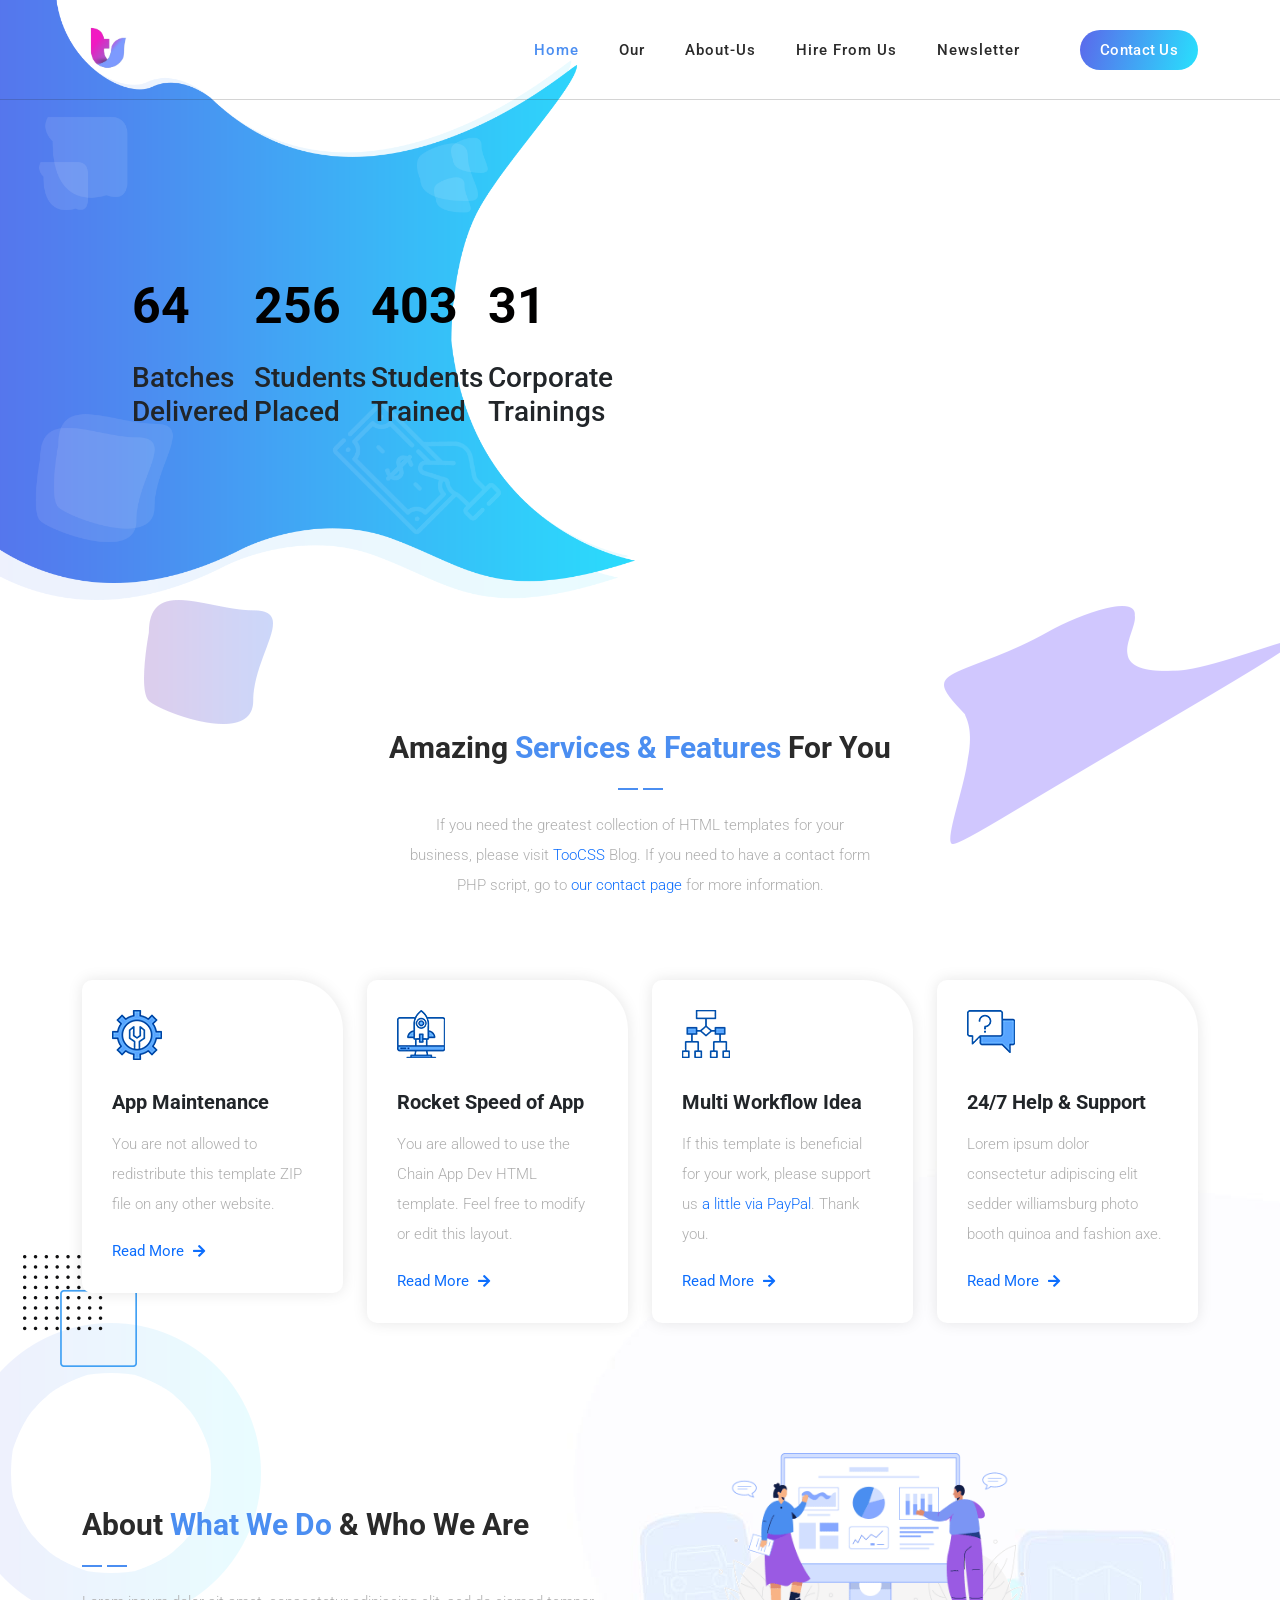
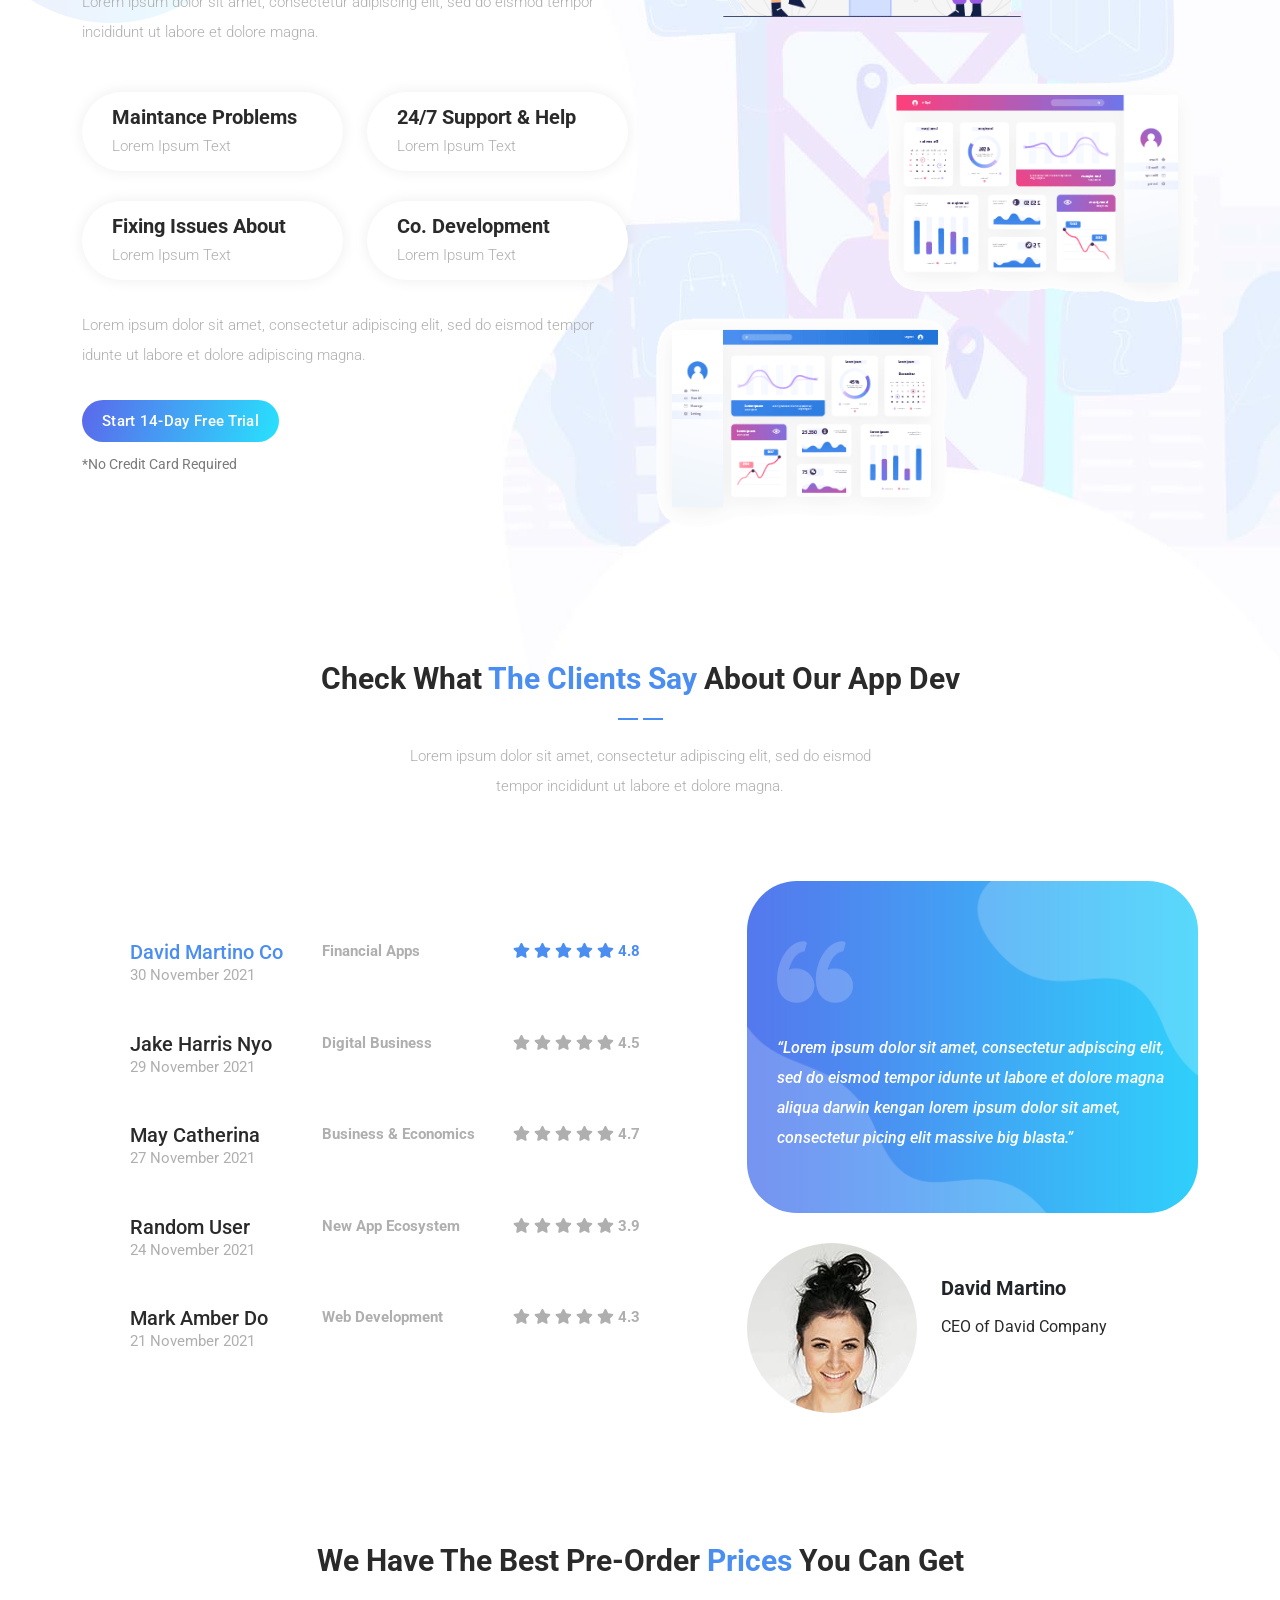
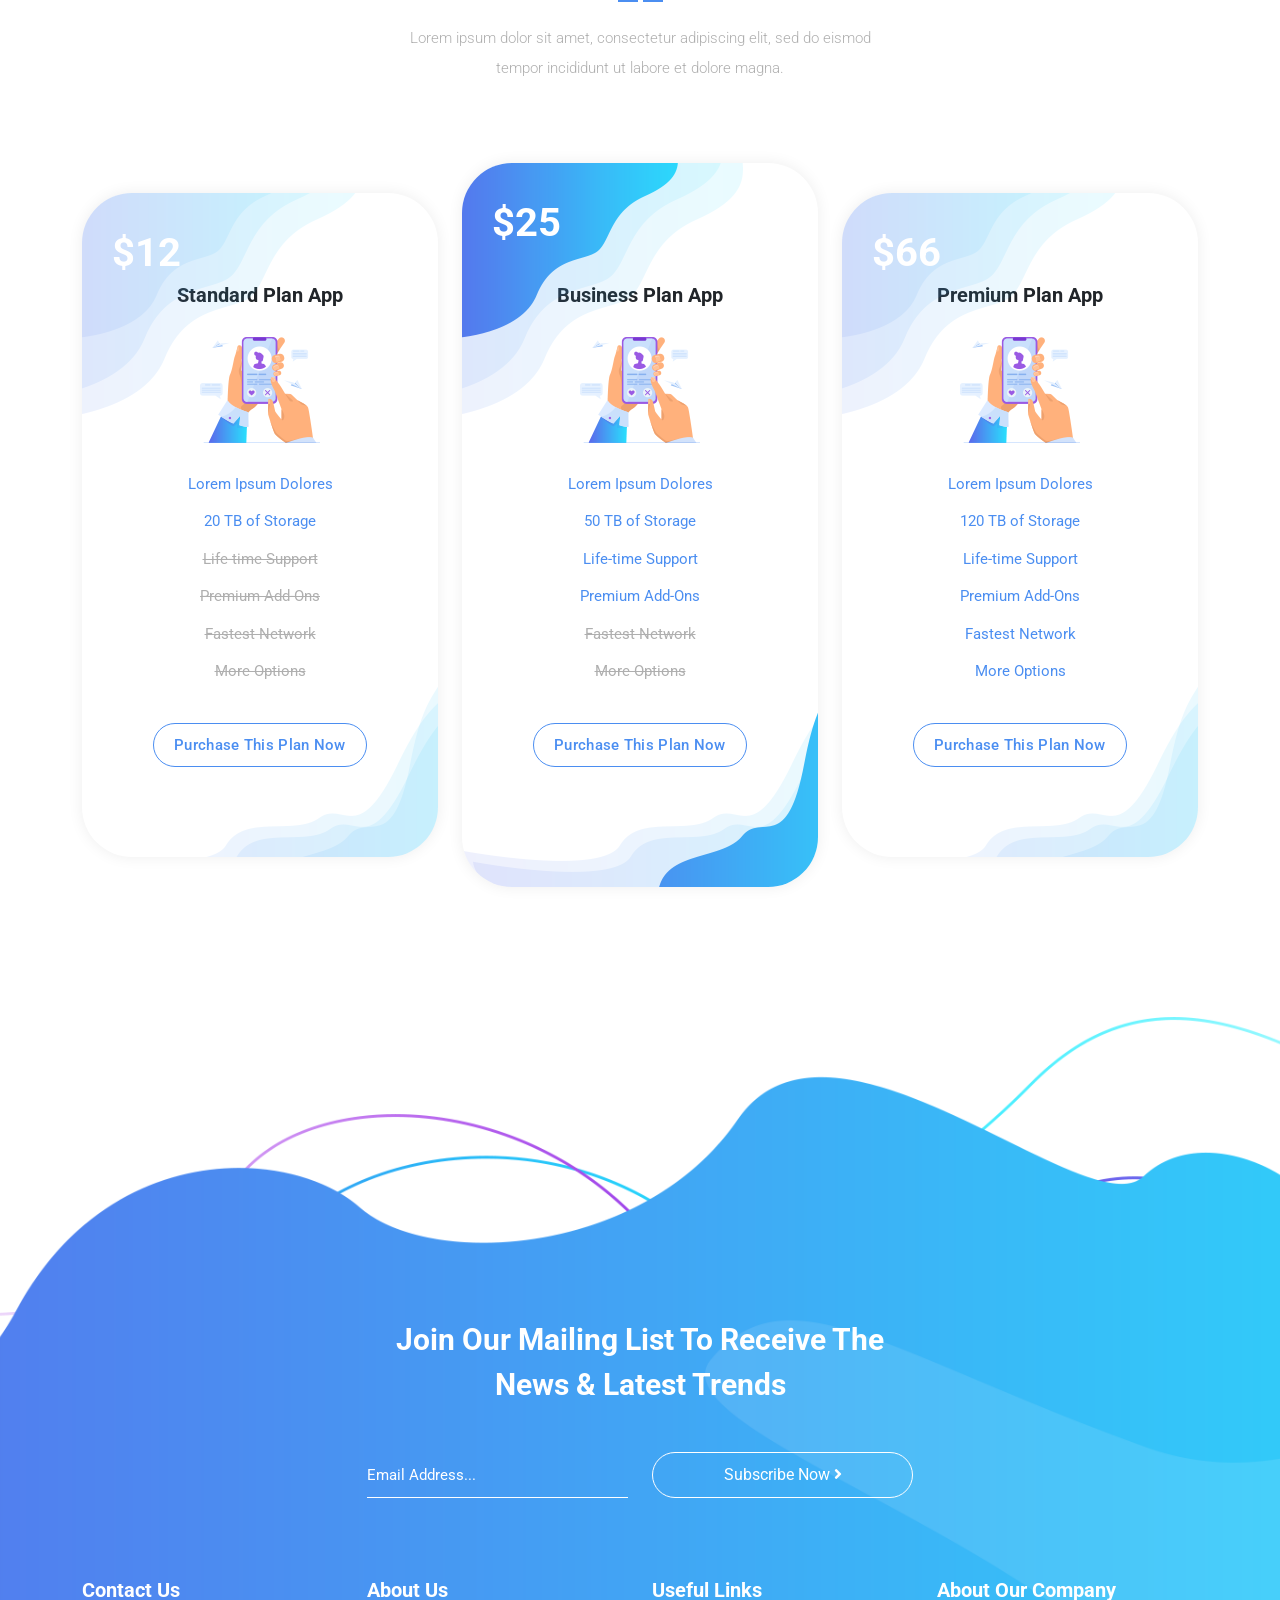
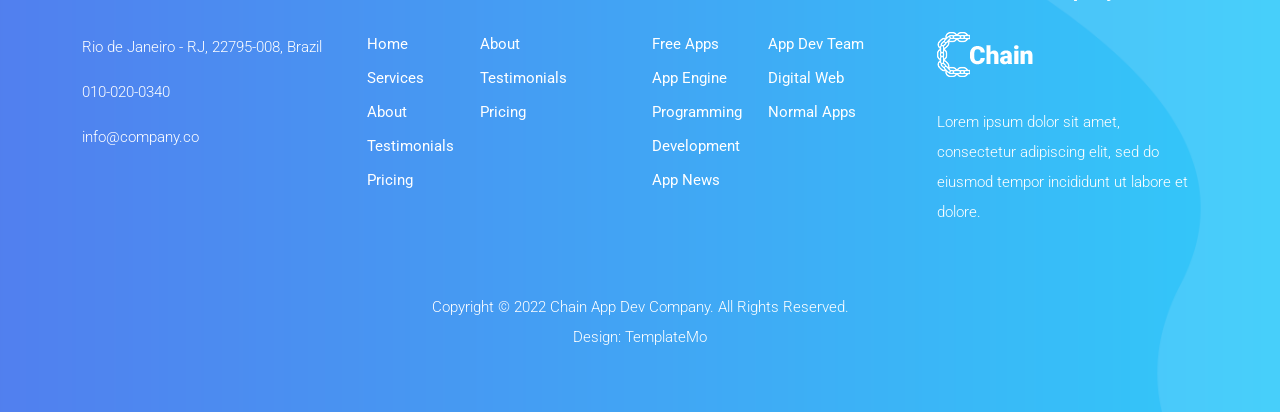
==== Testing Shastra Website/index.html @ f72bbe1b "push" ====
<!DOCTYPE html>
<html lang="en">
  <head>
    <meta charset="UTF-8" />
    <meta
      name="viewport"
      content="width=device-width, initial-scale=1, shrink-to-fit=no"
    />
    <meta name="description" content="" />
    <meta name="author" content="" />
    <link rel="preconnect" href="https://fonts.googleapis.com" />
    <link rel="preconnect" href="https://fonts.gstatic.com" crossorigin />
    <link
      href="https://fonts.googleapis.com/css2?family=Roboto:wght@100;300;400;500;700;900&display=swap"
      rel="stylesheet"
    />

    <title>Testing Shastra</title>

    <!-- Bootstrap core CSS -->
    <link href="vendor/bootstrap/css/bootstrap.min.css" rel="stylesheet" />
    <link rel="stylesheet" href="./counter/counter.css" />

    <!--

TemplateMo 570 Chain App Dev

https://templatemo.com/tm-570-chain-app-dev

-->

    <!-- Additional CSS Files -->
    <link
      rel="stylesheet"
      href="https://use.fontawesome.com/releases/v5.8.1/css/all.css"
      integrity="sha384-50oBUHEmvpQ+1lW4y57PTFmhCaXp0ML5d60M1M7uH2+nqUivzIebhndOJK28anvf"
      crossorigin="anonymous"
    />
    <link rel="stylesheet" href="assets/css/templatemo-chain-app-dev.css" />
    <link rel="stylesheet" href="assets/css/animated.css" />
    <link rel="stylesheet" href="assets/css/owl.css" />
  </head>

  <body>
    <!-- ***** Preloader Start ***** -->
    <div id="js-preloader" class="js-preloader">
      <div class="preloader-inner">
        <span class="dot"></span>
        <div class="dots">
          <span></span>
          <span></span>
          <span></span>
        </div>
      </div>
    </div>
    <!-- ***** Preloader End ***** -->

    <!-- ***** Header Area Start ***** -->
    <header
      class="header-area header-sticky wow slideInDown"
      data-wow-duration="0.75s"
      data-wow-delay="0s"
    >
      <div class="container">
        <div class="row">
          <div class="col-12">
            <nav class="main-nav">
              <!-- ***** Logo Start ***** -->
              <a href="index.html" class="logo">
                <img
                  class="logonew"
                  src="./assets/images/new ts.png"
                  alt="Chain App Dev"
                />
              </a>
              <!-- ***** Logo End ***** -->
              <!-- ***** Menu Start ***** -->
              <ul class="nav">
                <li class="scroll-to-section">
                  <a href="#top" class="active">Home</a>
                </li>
                <li class="scroll-to-section">
                  <a href="#services">Our</a>
                </li>
                <li class="scroll-to-section"><a href="#about">About-Us</a></li>
                <li class="scroll-to-section">
                  <a href="#pricing">Hire From Us</a>
                </li>
                <li class="scroll-to-section">
                  <a href="#newsletter">Newsletter</a>
                </li>
                <li>
                  <div class="gradient-button">
                    <a id="modal_trigger" href="#modal"> Contact Us</a>
                  </div>
                </li>
              </ul>
              <a class="menu-trigger">
                <span>Menu</span>
              </a>
              <!-- ***** Menu End ***** -->
            </nav>
          </div>
        </div>
      </div>
    </header>
    <!-- ***** Header Area End ***** -->

    <div id="modal" class="popupContainer" style="display: none">
      <div class="popupHeader">
        <span class="header_title">Login</span>
        <span class="modal_close"><i class="fa fa-times"></i></span>
      </div>

      <section class="popupBody">
        <!-- Social Login -->
        <div class="social_login">
          <div class="">
            <a href="#" class="social_box fb">
              <span class="icon"><i class="fab fa-facebook"></i></span>
              <span class="icon_title">Connect with Facebook</span>
            </a>

            <a href="#" class="social_box google">
              <span class="icon"><i class="fab fa-google-plus"></i></span>
              <span class="icon_title">Connect with Google</span>
            </a>
          </div>

          <div class="centeredText">
            <span>Or use your Email address</span>
          </div>

          <div class="action_btns">
            <div class="one_half">
              <a href="#" id="login_form" class="btn">Login</a>
            </div>
            <div class="one_half last">
              <a href="#" id="register_form" class="btn">Sign up</a>
            </div>
          </div>
        </div>

        <!-- Username & Password Login form -->
        <div class="user_login">
          <form>
            <label>Email / Username</label>
            <input type="text" />
            <br />

            <label>Password</label>
            <input type="password" />
            <br />

            <div class="checkbox">
              <input id="remember" type="checkbox" />
              <label for="remember">Remember me on this computer</label>
            </div>

            <div class="action_btns">
              <div class="one_half">
                <a href="#" class="btn back_btn"
                  ><i class="fa fa-angle-double-left"></i> Back</a
                >
              </div>
              <div class="one_half last">
                <a href="#" class="btn btn_red">Login</a>
              </div>
            </div>
          </form>

          <a href="#" class="forgot_password">Forgot password?</a>
        </div>

        <!-- Register Form -->
        <div class="user_register">
          <form>
            <label>Full Name</label>
            <input type="text" />
            <br />

            <label>Email Address</label>
            <input type="email" />
            <br />

            <label>Password</label>
            <input type="password" />
            <br />

            <div class="checkbox">
              <input id="send_updates" type="checkbox" />
              <label for="send_updates">Send me occasional email updates</label>
            </div>

            <div class="action_btns">
              <div class="one_half">
                <a href="#" class="btn back_btn"
                  ><i class="fa fa-angle-double-left"></i> Back</a
                >
              </div>
              <div class="one_half last">
                <a href="#" class="btn btn_red">Register</a>
              </div>
            </div>
          </form>
        </div>
      </section>
    </div>

    <div
      class="main-banner wow fadeIn"
      id="top"
      data-wow-duration="1s"
      data-wow-delay="0.5s"
    >
      <div class="container">
        <div class="row">
          <div class="col-lg-12">
            <div class="row">
              <div class="col-lg-6 align-self-center">
                <div
                  class="left-content show-up header-text wow fadeInLeft"
                  data-wow-duration="1s"
                  data-wow-delay="1s"
                >
                  <!-- <div class="row"> -->
                  <div class="content">
                    <div>
                      <h2 class="value" akhi="204"></h2>
                      <h3>
                        Batches<br />
                        Delivered
                      </h3>
                    </div>
                    <div>
                      <h2 class="value" akhi="1557"></h2>
                      <h3>
                        Students<br />
                        Placed
                      </h3>
                    </div>
                    <div>
                      <h2 class="value" akhi="2564"></h2>
                      <h3>
                        Students<br />
                        Trained
                      </h3>
                    </div>
                    <div>
                      <h2 class="value" akhi="52"></h2>
                      <h3>
                        Corporate<br />
                        Trainings
                      </h3>
                    </div>
                  </div>
                  <!-- </div> -->
                </div>
              </div>
            </div>
          </div>
        </div>
      </div>
    </div>

    <div id="services" class="services section">
      <div class="container">
        <div class="row">
          <div class="col-lg-8 offset-lg-2">
            <div
              class="section-heading wow fadeInDown"
              data-wow-duration="1s"
              data-wow-delay="0.5s"
            >
              <h4>Amazing <em>Services &amp; Features</em> for you</h4>
              <img src="assets/images/heading-line-dec.png" alt="" />
              <p>
                If you need the greatest collection of HTML templates for your
                business, please visit
                <a rel="nofollow" href="https://www.toocss.com/" target="_blank"
                  >TooCSS</a
                >
                Blog. If you need to have a contact form PHP script, go to
                <a href="https://templatemo.com/contact" target="_parent"
                  >our contact page</a
                >
                for more information.
              </p>
            </div>
          </div>
        </div>
      </div>
      <div class="container">
        <div class="row">
          <div class="col-lg-3">
            <div class="service-item first-service">
              <div class="icon"></div>
              <h4>App Maintenance</h4>
              <p>
                You are not allowed to redistribute this template ZIP file on
                any other website.
              </p>
              <div class="text-button">
                <a href="#">Read More <i class="fa fa-arrow-right"></i></a>
              </div>
            </div>
          </div>
          <div class="col-lg-3">
            <div class="service-item second-service">
              <div class="icon"></div>
              <h4>Rocket Speed of App</h4>
              <p>
                You are allowed to use the Chain App Dev HTML template. Feel
                free to modify or edit this layout.
              </p>
              <div class="text-button">
                <a href="#">Read More <i class="fa fa-arrow-right"></i></a>
              </div>
            </div>
          </div>
          <div class="col-lg-3">
            <div class="service-item third-service">
              <div class="icon"></div>
              <h4>Multi Workflow Idea</h4>
              <p>
                If this template is beneficial for your work, please support us
                <a
                  rel="nofollow"
                  href="https://paypal.me/templatemo"
                  target="_blank"
                  >a little via PayPal</a
                >. Thank you.
              </p>
              <div class="text-button">
                <a href="#">Read More <i class="fa fa-arrow-right"></i></a>
              </div>
            </div>
          </div>
          <div class="col-lg-3">
            <div class="service-item fourth-service">
              <div class="icon"></div>
              <h4>24/7 Help &amp; Support</h4>
              <p>
                Lorem ipsum dolor consectetur adipiscing elit sedder
                williamsburg photo booth quinoa and fashion axe.
              </p>
              <div class="text-button">
                <a href="#">Read More <i class="fa fa-arrow-right"></i></a>
              </div>
            </div>
          </div>
        </div>
      </div>
    </div>

    <div id="about" class="about-us section">
      <div class="container">
        <div class="row">
          <div class="col-lg-6 align-self-center">
            <div class="section-heading">
              <h4>About <em>What We Do</em> &amp; Who We Are</h4>
              <img src="assets/images/heading-line-dec.png" alt="" />
              <p>
                Lorem ipsum dolor sit amet, consectetur adipiscing elit, sed do
                eismod tempor incididunt ut labore et dolore magna.
              </p>
            </div>
            <div class="row">
              <div class="col-lg-6">
                <div class="box-item">
                  <h4><a href="#">Maintance Problems</a></h4>
                  <p>Lorem Ipsum Text</p>
                </div>
              </div>
              <div class="col-lg-6">
                <div class="box-item">
                  <h4><a href="#">24/7 Support &amp; Help</a></h4>
                  <p>Lorem Ipsum Text</p>
                </div>
              </div>
              <div class="col-lg-6">
                <div class="box-item">
                  <h4><a href="#">Fixing Issues About</a></h4>
                  <p>Lorem Ipsum Text</p>
                </div>
              </div>
              <div class="col-lg-6">
                <div class="box-item">
                  <h4><a href="#">Co. Development</a></h4>
                  <p>Lorem Ipsum Text</p>
                </div>
              </div>
              <div class="col-lg-12">
                <p>
                  Lorem ipsum dolor sit amet, consectetur adipiscing elit, sed
                  do eismod tempor idunte ut labore et dolore adipiscing magna.
                </p>
                <div class="gradient-button">
                  <a href="#">Start 14-Day Free Trial</a>
                </div>
                <span>*No Credit Card Required</span>
              </div>
            </div>
          </div>
          <div class="col-lg-6">
            <div class="right-image">
              <img src="assets/images/about-right-dec.png" alt="" />
            </div>
          </div>
        </div>
      </div>
    </div>

    <div id="clients" class="the-clients">
      <div class="container">
        <div class="row">
          <div class="col-lg-8 offset-lg-2">
            <div class="section-heading">
              <h4>Check What <em>The Clients Say</em> About Our App Dev</h4>
              <img src="assets/images/heading-line-dec.png" alt="" />
              <p>
                Lorem ipsum dolor sit amet, consectetur adipiscing elit, sed do
                eismod tempor incididunt ut labore et dolore magna.
              </p>
            </div>
          </div>
          <div class="col-lg-12">
            <div class="naccs">
              <div class="grid">
                <div class="row">
                  <div class="col-lg-7 align-self-center">
                    <div class="menu">
                      <div class="first-thumb active">
                        <div class="thumb">
                          <div class="row">
                            <div class="col-lg-4 col-sm-4 col-12">
                              <h4>David Martino Co</h4>
                              <span class="date">30 November 2021</span>
                            </div>
                            <div class="col-lg-4 col-sm-4 d-none d-sm-block">
                              <span class="category">Financial Apps</span>
                            </div>
                            <div class="col-lg-4 col-sm-4 col-12">
                              <i class="fa fa-star"></i>
                              <i class="fa fa-star"></i>
                              <i class="fa fa-star"></i>
                              <i class="fa fa-star"></i>
                              <i class="fa fa-star"></i>
                              <span class="rating">4.8</span>
                            </div>
                          </div>
                        </div>
                      </div>
                      <div>
                        <div class="thumb">
                          <div class="row">
                            <div class="col-lg-4 col-sm-4 col-12">
                              <h4>Jake Harris Nyo</h4>
                              <span class="date">29 November 2021</span>
                            </div>
                            <div class="col-lg-4 col-sm-4 d-none d-sm-block">
                              <span class="category">Digital Business</span>
                            </div>
                            <div class="col-lg-4 col-sm-4 col-12">
                              <i class="fa fa-star"></i>
                              <i class="fa fa-star"></i>
                              <i class="fa fa-star"></i>
                              <i class="fa fa-star"></i>
                              <i class="fa fa-star"></i>
                              <span class="rating">4.5</span>
                            </div>
                          </div>
                        </div>
                      </div>
                      <div>
                        <div class="thumb">
                          <div class="row">
                            <div class="col-lg-4 col-sm-4 col-12">
                              <h4>May Catherina</h4>
                              <span class="date">27 November 2021</span>
                            </div>
                            <div class="col-lg-4 col-sm-4 d-none d-sm-block">
                              <span class="category"
                                >Business &amp; Economics</span
                              >
                            </div>
                            <div class="col-lg-4 col-sm-4 col-12">
                              <i class="fa fa-star"></i>
                              <i class="fa fa-star"></i>
                              <i class="fa fa-star"></i>
                              <i class="fa fa-star"></i>
                              <i class="fa fa-star"></i>
                              <span class="rating">4.7</span>
                            </div>
                          </div>
                        </div>
                      </div>
                      <div>
                        <div class="thumb">
                          <div class="row">
                            <div class="col-lg-4 col-sm-4 col-12">
                              <h4>Random User</h4>
                              <span class="date">24 November 2021</span>
                            </div>
                            <div class="col-lg-4 col-sm-4 d-none d-sm-block">
                              <span class="category">New App Ecosystem</span>
                            </div>
                            <div class="col-lg-4 col-sm-4 col-12">
                              <i class="fa fa-star"></i>
                              <i class="fa fa-star"></i>
                              <i class="fa fa-star"></i>
                              <i class="fa fa-star"></i>
                              <i class="fa fa-star"></i>
                              <span class="rating">3.9</span>
                            </div>
                          </div>
                        </div>
                      </div>
                      <div class="last-thumb">
                        <div class="thumb">
                          <div class="row">
                            <div class="col-lg-4 col-sm-4 col-12">
                              <h4>Mark Amber Do</h4>
                              <span class="date">21 November 2021</span>
                            </div>
                            <div class="col-lg-4 col-sm-4 d-none d-sm-block">
                              <span class="category">Web Development</span>
                            </div>
                            <div class="col-lg-4 col-sm-4 col-12">
                              <i class="fa fa-star"></i>
                              <i class="fa fa-star"></i>
                              <i class="fa fa-star"></i>
                              <i class="fa fa-star"></i>
                              <i class="fa fa-star"></i>
                              <span class="rating">4.3</span>
                            </div>
                          </div>
                        </div>
                      </div>
                    </div>
                  </div>
                  <div class="col-lg-5">
                    <ul class="nacc">
                      <li class="active">
                        <div>
                          <div class="thumb">
                            <div class="row">
                              <div class="col-lg-12">
                                <div class="client-content">
                                  <img src="assets/images/quote.png" alt="" />
                                  <p>
                                    “Lorem ipsum dolor sit amet, consectetur
                                    adpiscing elit, sed do eismod tempor idunte
                                    ut labore et dolore magna aliqua darwin
                                    kengan lorem ipsum dolor sit amet,
                                    consectetur picing elit massive big blasta.”
                                  </p>
                                </div>
                                <div class="down-content">
                                  <img
                                    src="assets/images/client-image.jpg"
                                    alt=""
                                  />
                                  <div class="right-content">
                                    <h4>David Martino</h4>
                                    <span>CEO of David Company</span>
                                  </div>
                                </div>
                              </div>
                            </div>
                          </div>
                        </div>
                      </li>
                      <li>
                        <div>
                          <div class="thumb">
                            <div class="row">
                              <div class="col-lg-12">
                                <div class="client-content">
                                  <img src="assets/images/quote.png" alt="" />
                                  <p>
                                    “CTO, Lorem ipsum dolor sit amet,
                                    consectetur adpiscing elit, sed do eismod
                                    tempor idunte ut labore et dolore magna
                                    aliqua darwin kengan lorem ipsum dolor sit
                                    amet, consectetur picing elit massive big
                                    blasta.”
                                  </p>
                                </div>
                                <div class="down-content">
                                  <img
                                    src="assets/images/client-image.jpg"
                                    alt=""
                                  />
                                  <div class="right-content">
                                    <h4>Jake H. Nyo</h4>
                                    <span>CTO of Digital Company</span>
                                  </div>
                                </div>
                              </div>
                            </div>
                          </div>
                        </div>
                      </li>
                      <li>
                        <div>
                          <div class="thumb">
                            <div class="row">
                              <div class="col-lg-12">
                                <div class="client-content">
                                  <img src="assets/images/quote.png" alt="" />
                                  <p>
                                    “May, Lorem ipsum dolor sit amet,
                                    consectetur adpiscing elit, sed do eismod
                                    tempor idunte ut labore et dolore magna
                                    aliqua darwin kengan lorem ipsum dolor sit
                                    amet, consectetur picing elit massive big
                                    blasta.”
                                  </p>
                                </div>
                                <div class="down-content">
                                  <img
                                    src="assets/images/client-image.jpg"
                                    alt=""
                                  />
                                  <div class="right-content">
                                    <h4>May C.</h4>
                                    <span>Founder of Catherina Co.</span>
                                  </div>
                                </div>
                              </div>
                            </div>
                          </div>
                        </div>
                      </li>
                      <li>
                        <div>
                          <div class="thumb">
                            <div class="row">
                              <div class="col-lg-12">
                                <div class="client-content">
                                  <img src="assets/images/quote.png" alt="" />
                                  <p>
                                    “Lorem ipsum dolor sit amet, consectetur
                                    adpiscing elit, sed do eismod tempor idunte
                                    ut labore et dolore magna aliqua darwin
                                    kengan lorem ipsum dolor sit amet,
                                    consectetur picing elit massive big blasta.”
                                  </p>
                                </div>
                                <div class="down-content">
                                  <img
                                    src="assets/images/client-image.jpg"
                                    alt=""
                                  />
                                  <div class="right-content">
                                    <h4>Random Staff</h4>
                                    <span>Manager, Digital Company</span>
                                  </div>
                                </div>
                              </div>
                            </div>
                          </div>
                        </div>
                      </li>
                      <li>
                        <div>
                          <div class="thumb">
                            <div class="row">
                              <div class="col-lg-12">
                                <div class="client-content">
                                  <img src="assets/images/quote.png" alt="" />
                                  <p>
                                    “Mark, Lorem ipsum dolor sit amet,
                                    consectetur adpiscing elit, sed do eismod
                                    tempor idunte ut labore et dolore magna
                                    aliqua darwin kengan lorem ipsum dolor sit
                                    amet, consectetur picing elit massive big
                                    blasta.”
                                  </p>
                                </div>
                                <div class="down-content">
                                  <img
                                    src="assets/images/client-image.jpg"
                                    alt=""
                                  />
                                  <div class="right-content">
                                    <h4>Mark Am</h4>
                                    <span>CTO, Amber Do Company</span>
                                  </div>
                                </div>
                              </div>
                            </div>
                          </div>
                        </div>
                      </li>
                    </ul>
                  </div>
                </div>
              </div>
            </div>
          </div>
        </div>
      </div>
    </div>

    <div id="pricing" class="pricing-tables">
      <div class="container">
        <div class="row">
          <div class="col-lg-8 offset-lg-2">
            <div class="section-heading">
              <h4>We Have The Best Pre-Order <em>Prices</em> You Can Get</h4>
              <img src="assets/images/heading-line-dec.png" alt="" />
              <p>
                Lorem ipsum dolor sit amet, consectetur adipiscing elit, sed do
                eismod tempor incididunt ut labore et dolore magna.
              </p>
            </div>
          </div>
          <div class="col-lg-4">
            <div class="pricing-item-regular">
              <span class="price">$12</span>
              <h4>Standard Plan App</h4>
              <div class="icon">
                <img src="assets/images/pricing-table-01.png" alt="" />
              </div>
              <ul>
                <li>Lorem Ipsum Dolores</li>
                <li>20 TB of Storage</li>
                <li class="non-function">Life-time Support</li>
                <li class="non-function">Premium Add-Ons</li>
                <li class="non-function">Fastest Network</li>
                <li class="non-function">More Options</li>
              </ul>
              <div class="border-button">
                <a href="#">Purchase This Plan Now</a>
              </div>
            </div>
          </div>
          <div class="col-lg-4">
            <div class="pricing-item-pro">
              <span class="price">$25</span>
              <h4>Business Plan App</h4>
              <div class="icon">
                <img src="assets/images/pricing-table-01.png" alt="" />
              </div>
              <ul>
                <li>Lorem Ipsum Dolores</li>
                <li>50 TB of Storage</li>
                <li>Life-time Support</li>
                <li>Premium Add-Ons</li>
                <li class="non-function">Fastest Network</li>
                <li class="non-function">More Options</li>
              </ul>
              <div class="border-button">
                <a href="#">Purchase This Plan Now</a>
              </div>
            </div>
          </div>
          <div class="col-lg-4">
            <div class="pricing-item-regular">
              <span class="price">$66</span>
              <h4>Premium Plan App</h4>
              <div class="icon">
                <img src="assets/images/pricing-table-01.png" alt="" />
              </div>
              <ul>
                <li>Lorem Ipsum Dolores</li>
                <li>120 TB of Storage</li>
                <li>Life-time Support</li>
                <li>Premium Add-Ons</li>
                <li>Fastest Network</li>
                <li>More Options</li>
              </ul>
              <div class="border-button">
                <a href="#">Purchase This Plan Now</a>
              </div>
            </div>
          </div>
        </div>
      </div>
    </div>

    <footer id="newsletter">
      <div class="container">
        <div class="row">
          <div class="col-lg-8 offset-lg-2">
            <div class="section-heading">
              <h4>
                Join our mailing list to receive the news &amp; latest trends
              </h4>
            </div>
          </div>
          <div class="col-lg-6 offset-lg-3">
            <form id="search" action="#" method="GET">
              <div class="row">
                <div class="col-lg-6 col-sm-6">
                  <fieldset>
                    <input
                      type="address"
                      name="address"
                      class="email"
                      placeholder="Email Address..."
                      autocomplete="on"
                      required
                    />
                  </fieldset>
                </div>
                <div class="col-lg-6 col-sm-6">
                  <fieldset>
                    <button type="submit" class="main-button">
                      Subscribe Now <i class="fa fa-angle-right"></i>
                    </button>
                  </fieldset>
                </div>
              </div>
            </form>
          </div>
        </div>
        <div class="row">
          <div class="col-lg-3">
            <div class="footer-widget">
              <h4>Contact Us</h4>
              <p>Rio de Janeiro - RJ, 22795-008, Brazil</p>
              <p><a href="#">010-020-0340</a></p>
              <p><a href="#">info@company.co</a></p>
            </div>
          </div>
          <div class="col-lg-3">
            <div class="footer-widget">
              <h4>About Us</h4>
              <ul>
                <li><a href="#">Home</a></li>
                <li><a href="#">Services</a></li>
                <li><a href="#">About</a></li>
                <li><a href="#">Testimonials</a></li>
                <li><a href="#">Pricing</a></li>
              </ul>
              <ul>
                <li><a href="#">About</a></li>
                <li><a href="#">Testimonials</a></li>
                <li><a href="#">Pricing</a></li>
              </ul>
            </div>
          </div>
          <div class="col-lg-3">
            <div class="footer-widget">
              <h4>Useful Links</h4>
              <ul>
                <li><a href="#">Free Apps</a></li>
                <li><a href="#">App Engine</a></li>
                <li><a href="#">Programming</a></li>
                <li><a href="#">Development</a></li>
                <li><a href="#">App News</a></li>
              </ul>
              <ul>
                <li><a href="#">App Dev Team</a></li>
                <li><a href="#">Digital Web</a></li>
                <li><a href="#">Normal Apps</a></li>
              </ul>
            </div>
          </div>
          <div class="col-lg-3">
            <div class="footer-widget">
              <h4>About Our Company</h4>
              <div class="logo">
                <img src="assets/images/white-logo.png" alt="" />
              </div>
              <p>
                Lorem ipsum dolor sit amet, consectetur adipiscing elit, sed do
                eiusmod tempor incididunt ut labore et dolore.
              </p>
            </div>
          </div>
          <div class="col-lg-12">
            <div class="copyright-text">
              <p>
                Copyright © 2022 Chain App Dev Company. All Rights Reserved.
                <br />Design:
                <a
                  href="https://templatemo.com/"
                  target="_blank"
                  title="css templates"
                  >TemplateMo</a
                >
              </p>
            </div>
          </div>
        </div>
      </div>
    </footer>

    <!-- Scripts -->
    <script src="vendor/jquery/jquery.min.js"></script>
    <script src="vendor/bootstrap/js/bootstrap.bundle.min.js"></script>
    <script src="assets/js/owl-carousel.js"></script>
    <script src="assets/js/animation.js"></script>
    <script src="assets/js/imagesloaded.js"></script>
    <script src="assets/js/popup.js"></script>
    <script src="assets/js/custom.js"></script>
    <script src="./counter/counter.js"></script>
    <script>
      const counters = document.querySelectorAll(".value");
      const speed = 200;

      counters.forEach((counter) => {
        const animate = () => {
          const value = +counter.getAttribute("akhi");
          const data = +counter.innerText;

          const time = value / speed;
          if (data < value) {
            counter.innerText = Math.ceil(data + time);
            setTimeout(animate, 1);
          } else {
            counter.innerText = value;
          }
        };

        animate();
      });
    </script>
  </body>
</html>
---- Testing Shastra Website/counter/counter.css ----
* {
  padding: 0;
  margin: 0;
}
.content {
  display: flex;
  justify-content: space-between;
  align-items: center;
  /* background: #c0bcbc; */
  height: 200px;
  width: 100%;
}

.value {
  font-size: 50px;
  display: block;
  font-weight: bold;
  color: #010000;
}
.logonew {
  height: 70px;
}
---- Testing Shastra Website/assets/css/templatemo-chain-app-dev.css ----
/*

TemplateMo 570 Chain App Dev

https://templatemo.com/tm-570-chain-app-dev

*/

/* ---------------------------------------------
Table of contents
------------------------------------------------
01. font & reset css
02. reset
03. global styles
04. header
05. banner
06. features
07. testimonials
08. contact
09. footer
10. preloader
11. search
12. portfolio

--------------------------------------------- */
/* 
---------------------------------------------
font & reset css
--------------------------------------------- 
*/
/* 
---------------------------------------------
reset
--------------------------------------------- 
*/
html,
body,
div,
span,
applet,
object,
iframe,
h1,
h2,
h3,
h4,
h5,
h6,
p,
blockquote,
div pre,
a,
abbr,
acronym,
address,
big,
cite,
code,
del,
dfn,
em,
font,
img,
ins,
kbd,
q,
s,
samp,
small,
strike,
strong,
sub,
sup,
tt,
var,
b,
u,
i,
center,
dl,
dt,
dd,
ol,
ul,
li,
figure,
header,
nav,
section,
article,
aside,
footer,
figcaption {
  margin: 0;
  padding: 0;
  border: 0;
  outline: 0;
}

/* clear fix */
.grid:after {
  content: "";
  display: block;
  clear: both;
}

/* ---- .grid-item ---- */

.grid-sizer,
.grid-item {
  width: 50%;
}

.grid-item {
  float: left;
}

.grid-item img {
  display: block;
  max-width: 100%;
}

.clearfix:after {
  content: ".";
  display: block;
  clear: both;
  visibility: hidden;
  line-height: 0;
  height: 0;
}

.clearfix {
  display: inline-block;
}

html[xmlns] .clearfix {
  display: block;
}

* html .clearfix {
  height: 1%;
}

ul,
li {
  padding: 0;
  margin: 0;
  list-style: none;
}

header,
nav,
section,
article,
aside,
footer,
hgroup {
  display: block;
}

* {
  box-sizing: border-box;
}

html,
body {
  font-family: "Roboto", sans-serif;
  font-weight: 400;
  background-color: #fff;
  -ms-text-size-adjust: 100%;
  -webkit-font-smoothing: antialiased;
  -moz-osx-font-smoothing: grayscale;
}

a {
  text-decoration: none !important;
}

h1,
h2,
h3,
h4,
h5,
h6 {
  margin-top: 0px;
  margin-bottom: 0px;
}

ul {
  margin-bottom: 0px;
}

p {
  font-size: 15px;
  line-height: 30px;
  font-weight: 300;
  color: #afafaf;
}

img {
  width: 100%;
  overflow: hidden;
}

/* 
---------------------------------------------
global styles
--------------------------------------------- 
*/
html,
body {
  background: #fff;
  font-family: "Roboto", sans-serif;
}

::selection {
  background: #4b8ef1;
  color: #fff !important;
}

::-moz-selection {
  background: #4b8ef1;
  color: #fff !important;
}

@media (max-width: 991px) {
  html,
  body {
    overflow-x: hidden;
  }
  .mobile-top-fix {
    margin-top: 30px;
    margin-bottom: 0px;
  }
  .mobile-bottom-fix {
    margin-bottom: 30px;
  }
  .mobile-bottom-fix-big {
    margin-bottom: 60px;
  }
}

.section-heading {
  position: relative;
  z-index: 2;
}

.section-heading h4 {
  color: #2a2a2a;
  font-size: 30px;
  font-weight: 700;
  text-transform: capitalize;
  margin-bottom: 10px;
}

.section-heading h4 em {
  font-style: normal;
  color: #4b8ef1;
}

.section-heading img {
  width: 45px;
  height: 2px;
}

.section-heading p {
  margin-top: 10px;
}

.show-up {
  position: relative;
  z-index: 2;
}

.white-button a {
  display: inline-block !important;
  padding: 10px 20px !important;
  color: #4b8ef1 !important;
  text-transform: capitalize;
  font-size: 15px;
  background-color: #fff;
  border-radius: 23px;
  font-weight: 500 !important;
  letter-spacing: 0.3px !important;
  transition: all 0.5s;
}

.white-button a i {
  margin-left: 5px;
  font-size: 18px;
}

.white-button a:hover {
  background-color: #4b8ef1;
  color: #fff !important;
}

.text-button a {
  font-size: 15px;
}

.text-button a i {
  margin-left: 5px;
  font-size: 14px;
  transition: all 0.3s;
}

.text-button a:hover i {
  margin-left: 8px;
}

.gradient-button a {
  display: inline-block !important;
  padding: 10px 20px !important;
  color: #fff !important;
  text-transform: capitalize;
  font-size: 15px;
  background: rgb(19, 175, 240);
  background: linear-gradient(
    105deg,
    rgba(91, 104, 235, 1) 0%,
    rgba(40, 225, 253, 1) 100%
  );
  border-radius: 23px;
  font-weight: 500 !important;
  letter-spacing: 0.3px !important;
  transition: all 0.5s;
}

.gradient-button a:hover {
  color: #fff !important;
  background: rgb(19, 175, 240);
  background: linear-gradient(
    105deg,
    rgba(91, 104, 235, 1) 0%,
    rgba(40, 225, 253, 1) 100%
  );
}

.border-button a {
  display: inline-block !important;
  padding: 10px 20px !important;
  color: #4b8ef1 !important;
  border: 1px solid #4b8ef1;
  text-transform: capitalize;
  font-size: 15px;
  display: inline-block;
  background-color: #fff;
  border-radius: 23px;
  font-weight: 500 !important;
  letter-spacing: 0.3px !important;
  transition: all 0.5s;
}

.border-button a:hover {
  background-color: #4b8ef1;
  color: #fff !important;
}

/* 
---------------------------------------------
header
--------------------------------------------- 
*/

.background-header {
  background-color: #fff !important;
  height: 80px !important;
  border-bottom: none !important;
  position: fixed !important;
  top: 0px;
  left: 0px;
  right: 0px;
  box-shadow: 0px 5px 8px rgba(0, 0, 0, 0.03);
}

.background-header .logo,
.background-header .main-nav .nav li a {
  color: #fff;
}

.background-header .main-nav .nav li:hover a {
  color: #4b8ef1;
}

.background-header .nav li a.active {
  position: relative;
  color: #fff;
}

.background-header .nav li a.active:after {
  position: absolute;
  width: 100%;
  height: 1px;
  background-color: #4b8ef1;
  content: "";
  left: 50%;
  bottom: -20px;
  transform: translateX(-50%);
}

.background-header .nav li:last-child a.active:after {
  background-color: transparent;
}

.header-area {
  background-color: transparent;
  border-bottom: 1px solid rgba(42, 42, 42, 0.2);
  position: absolute;
  left: 0px;
  right: 0px;
  z-index: 100;
  height: 100px;
  -webkit-transition: all 0.5s ease 0s;
  -moz-transition: all 0.5s ease 0s;
  -o-transition: all 0.5s ease 0s;
  transition: all 0.5s ease 0s;
}

.header-area .main-nav {
  min-height: 80px;
  background: transparent;
}

.header-area .main-nav .logo {
  float: left;
  -webkit-transition: all 0.3s ease 0s;
  -moz-transition: all 0.3s ease 0s;
  -o-transition: all 0.3s ease 0s;
  transition: all 0.3s ease 0s;
}

.header-area .main-nav .logo {
  line-height: 100px;
  float: left;
  -webkit-transition: all 0.3s ease 0s;
  -moz-transition: all 0.3s ease 0s;
  -o-transition: all 0.3s ease 0s;
  transition: all 0.3s ease 0s;
}

.background-header .main-nav .logo {
  line-height: 80px;
}

.background-header .main-nav .nav {
  margin-top: 20px !important;
}

.header-area .main-nav .nav {
  float: right;
  margin-top: 30px;
  margin-right: 0px;
  background-color: transparent;
  -webkit-transition: all 0.3s ease 0s;
  -moz-transition: all 0.3s ease 0s;
  -o-transition: all 0.3s ease 0s;
  transition: all 0.3s ease 0s;
  position: relative;
  z-index: 999;
}

.header-area .main-nav .nav li {
  padding-left: 20px;
  padding-right: 20px;
}

.header-area .main-nav .nav li:nth-child(6) {
  padding-right: 0px;
  padding-left: 40px;
}

.header-area .main-nav .nav li:last-child a,
.background-header .main-nav .nav li:last-child a,
.header-area .main-nav .nav li:nth-child(6) a,
.background-header .main-nav .nav li:nth-child(6) a {
  padding: 0px 20px !important;
  font-weight: 400;
}

.header-area .main-nav .nav li:last-child a:hover,
.background-header .main-nav .nav li:last-child a:hover,
.header-area .main-nav .nav li:nth-child(6) a:hover,
.background-header .main-nav .nav li:nth-child(6) a:hover {
  color: #fff !important;
}

.header-area .main-nav .nav li a {
  display: block;
  font-weight: 500;
  font-size: 15px;
  color: #2a2a2a;
  text-transform: capitalize;
  -webkit-transition: all 0.3s ease 0s;
  -moz-transition: all 0.3s ease 0s;
  -o-transition: all 0.3s ease 0s;
  transition: all 0.3s ease 0s;
  height: 40px;
  line-height: 40px;
  border: transparent;
  letter-spacing: 1px;
}

.header-area .main-nav .nav li:hover a,
.header-area .main-nav .nav li a.active {
  color: #4b8ef1 !important;
}

.header-area .main-nav .nav li:last-child a.active {
  color: #fff !important;
}

.background-header .main-nav .nav li:hover a,
.background-header .main-nav .nav li a.active {
  color: #4b8ef1 !important;
  opacity: 1;
}

.header-area .main-nav .nav li.submenu {
  position: relative;
  padding-right: 30px;
}

.header-area .main-nav .nav li.submenu:after {
  font-family: FontAwesome;
  content: "\f107";
  font-size: 12px;
  color: #2a2a2a;
  position: absolute;
  right: 18px;
  top: 12px;
}

.background-header .main-nav .nav li.submenu:after {
  color: #2a2a2a;
}

.header-area .main-nav .nav li.submenu ul {
  position: absolute;
  width: 200px;
  box-shadow: 0 2px 28px 0 rgba(0, 0, 0, 0.06);
  overflow: hidden;
  top: 50px;
  opacity: 0;
  transform: translateY(+2em);
  visibility: hidden;
  z-index: -1;
  transition: all 0.3s ease-in-out 0s, visibility 0s linear 0.3s,
    z-index 0s linear 0.01s;
}

.header-area .main-nav .nav li.submenu ul li {
  margin-left: 0px;
  padding-left: 0px;
  padding-right: 0px;
}

.header-area .main-nav .nav li.submenu ul li a {
  opacity: 1;
  display: block;
  background: #f7f7f7;
  color: #2a2a2a !important;
  padding-left: 20px;
  height: 40px;
  line-height: 40px;
  -webkit-transition: all 0.3s ease 0s;
  -moz-transition: all 0.3s ease 0s;
  -o-transition: all 0.3s ease 0s;
  transition: all 0.3s ease 0s;
  position: relative;
  font-size: 13px;
  font-weight: 400;
  border-bottom: 1px solid #eee;
}

.header-area .main-nav .nav li.submenu ul li a:hover {
  background: #fff;
  color: #4b8ef1 !important;
  padding-left: 25px;
}

.header-area .main-nav .nav li.submenu ul li a:hover:before {
  width: 3px;
}

.header-area .main-nav .nav li.submenu:hover ul {
  visibility: visible;
  opacity: 1;
  z-index: 1;
  transform: translateY(0%);
  transition-delay: 0s, 0s, 0.3s;
}

.header-area .main-nav .menu-trigger {
  cursor: pointer;
  display: block;
  position: absolute;
  top: 33px;
  width: 32px;
  height: 40px;
  text-indent: -9999em;
  z-index: 99;
  right: 40px;
  display: none;
}

.background-header .main-nav .menu-trigger {
  top: 23px;
}

.header-area .main-nav .menu-trigger span,
.header-area .main-nav .menu-trigger span:before,
.header-area .main-nav .menu-trigger span:after {
  -moz-transition: all 0.4s;
  -o-transition: all 0.4s;
  -webkit-transition: all 0.4s;
  transition: all 0.4s;
  background-color: #2a2a2a;
  display: block;
  position: absolute;
  width: 30px;
  height: 2px;
  left: 0;
}

.background-header .main-nav .menu-trigger span,
.background-header .main-nav .menu-trigger span:before,
.background-header .main-nav .menu-trigger span:after {
  background-color: #2a2a2a;
}

.header-area .main-nav .menu-trigger span:before,
.header-area .main-nav .menu-trigger span:after {
  -moz-transition: all 0.4s;
  -o-transition: all 0.4s;
  -webkit-transition: all 0.4s;
  transition: all 0.4s;
  background-color: #2a2a2a;
  display: block;
  position: absolute;
  width: 30px;
  height: 2px;
  left: 0;
  width: 75%;
}

.background-header .main-nav .menu-trigger span:before,
.background-header .main-nav .menu-trigger span:after {
  background-color: #2a2a2a;
}

.header-area .main-nav .menu-trigger span:before,
.header-area .main-nav .menu-trigger span:after {
  content: "";
}

.header-area .main-nav .menu-trigger span {
  top: 16px;
}

.header-area .main-nav .menu-trigger span:before {
  -moz-transform-origin: 33% 100%;
  -ms-transform-origin: 33% 100%;
  -webkit-transform-origin: 33% 100%;
  transform-origin: 33% 100%;
  top: -10px;
  z-index: 10;
}

.header-area .main-nav .menu-trigger span:after {
  -moz-transform-origin: 33% 0;
  -ms-transform-origin: 33% 0;
  -webkit-transform-origin: 33% 0;
  transform-origin: 33% 0;
  top: 10px;
}

.header-area .main-nav .menu-trigger.active span,
.header-area .main-nav .menu-trigger.active span:before,
.header-area .main-nav .menu-trigger.active span:after {
  background-color: transparent;
  width: 100%;
}

.header-area .main-nav .menu-trigger.active span:before {
  -moz-transform: translateY(6px) translateX(1px) rotate(45deg);
  -ms-transform: translateY(6px) translateX(1px) rotate(45deg);
  -webkit-transform: translateY(6px) translateX(1px) rotate(45deg);
  transform: translateY(6px) translateX(1px) rotate(45deg);
  background-color: #2a2a2a;
}

.background-header .main-nav .menu-trigger.active span:before {
  background-color: #2a2a2a;
}

.header-area .main-nav .menu-trigger.active span:after {
  -moz-transform: translateY(-6px) translateX(1px) rotate(-45deg);
  -ms-transform: translateY(-6px) translateX(1px) rotate(-45deg);
  -webkit-transform: translateY(-6px) translateX(1px) rotate(-45deg);
  transform: translateY(-6px) translateX(1px) rotate(-45deg);
  background-color: #2a2a2a;
}

.background-header .main-nav .menu-trigger.active span:after {
  background-color: #2a2a2a;
}

.header-area.header-sticky {
  min-height: 80px;
}

.header-area .nav {
  margin-top: 30px;
}

.header-area.header-sticky .nav li a.active {
  color: #4b8ef1;
}

@media (max-width: 1200px) {
  .header-area .main-nav .nav li {
    padding-left: 12px;
    padding-right: 12px;
  }
  .header-area .main-nav:before {
    display: none;
  }
}

@media (max-width: 992px) {
  .header-area .main-nav .nav li:last-child,
  .background-header .main-nav .nav li:last-child {
    color: #069;
  }
  .header-area .main-nav .nav li:nth-child(6),
  .background-header .main-nav .nav li:nth-child(6) {
    padding-right: 0px;
  }
  .background-header .nav li a.active:after {
    display: none;
  }
}

@media (max-width: 767px) {
  .pre-header ul.info li:last-child,
  .pre-header ul.info li:nth-child(6) {
    display: none !important;
  }
  .background-header .main-nav .nav {
    margin-top: 80px !important;
  }
  .header-area .main-nav .logo {
    color: #1e1e1e;
  }
  .header-area.header-sticky .nav li a:hover,
  .header-area.header-sticky .nav li a.active {
    color: #4b8ef1 !important;
    opacity: 1;
  }
  .header-area.header-sticky .nav li.search-icon a {
    width: 100%;
  }
  .header-area {
    background-color: #fff;
    padding: 0px 15px;
    height: 100px;
    box-shadow: none;
    text-align: center;
    box-shadow: 0px 5px 8px rgba(0, 0, 0, 0.03);
  }
  .header-area .container {
    padding: 0px;
  }
  .header-area .logo {
    margin-left: 30px;
  }
  .header-area .menu-trigger {
    display: block !important;
  }
  .header-area .main-nav {
    overflow: hidden;
  }
  .header-area .main-nav .nav {
    float: none;
    width: 100%;
    display: none;
    -webkit-transition: all 0s ease 0s;
    -moz-transition: all 0s ease 0s;
    -o-transition: all 0s ease 0s;
    transition: all 0s ease 0s;
    margin-left: 0px;
  }
  .background-header .nav {
    margin-top: 80px;
  }
  .header-area .main-nav .nav li:first-child {
    border-top: 1px solid #eee;
  }
  .header-area.header-sticky .nav {
    margin-top: 100px;
  }
  .header-area .main-nav .nav li {
    width: 100%;
    background: #fff;
    border-bottom: 1px solid #e7e7e7;
    padding-left: 0px !important;
    padding-right: 0px !important;
  }
  .header-area .main-nav .nav li a {
    height: 50px !important;
    line-height: 50px !important;
    padding: 0px !important;
    border: none !important;
    background: #f7f7f7 !important;
    color: #191a20 !important;
  }
  .header-area .main-nav .nav li a:hover {
    background: #eee !important;
    color: #4b8ef1 !important;
  }
  .header-area .main-nav .nav li.submenu ul {
    position: relative;
    visibility: inherit;
    opacity: 1;
    z-index: 1;
    transform: translateY(0%);
    transition-delay: 0s, 0s, 0.3s;
    top: 0px;
    width: 100%;
    box-shadow: none;
    height: 0px;
  }
  .header-area .main-nav .nav li.submenu ul li a {
    font-size: 12px;
    font-weight: 400;
  }
  .header-area .main-nav .nav li.submenu ul li a:hover:before {
    width: 0px;
  }
  .header-area .main-nav .nav li.submenu ul.active {
    height: auto !important;
  }
  .header-area .main-nav .nav li.submenu:after {
    color: #3b566e;
    right: 25px;
    font-size: 14px;
    top: 15px;
  }
  .header-area .main-nav .nav li.submenu:hover ul,
  .header-area .main-nav .nav li.submenu:focus ul {
    height: 0px;
  }
}

@media (min-width: 767px) {
  .header-area .main-nav .nav {
    display: flex !important;
  }
}

/* 
---------------------------------------------
preloader
--------------------------------------------- 
*/

.js-preloader {
  position: fixed;
  top: 0;
  left: 0;
  right: 0;
  bottom: 0;
  background-color: #fff;
  display: -webkit-box;
  display: flex;
  -webkit-box-align: center;
  align-items: center;
  -webkit-box-pack: center;
  justify-content: center;
  opacity: 1;
  visibility: visible;
  z-index: 9999;
  -webkit-transition: opacity 0.25s ease;
  transition: opacity 0.25s ease;
}

.js-preloader.loaded {
  opacity: 0;
  visibility: hidden;
  pointer-events: none;
}

@-webkit-keyframes dot {
  50% {
    -webkit-transform: translateX(96px);
    transform: translateX(96px);
  }
}

@keyframes dot {
  50% {
    -webkit-transform: translateX(96px);
    transform: translateX(96px);
  }
}

@-webkit-keyframes dots {
  50% {
    -webkit-transform: translateX(-31px);
    transform: translateX(-31px);
  }
}

@keyframes dots {
  50% {
    -webkit-transform: translateX(-31px);
    transform: translateX(-31px);
  }
}

.preloader-inner {
  position: relative;
  width: 142px;
  height: 40px;
  background: #fff;
}

.preloader-inner .dot {
  position: absolute;
  width: 16px;
  height: 16px;
  top: 12px;
  left: 15px;
  background: #4b8ef1;
  border-radius: 50%;
  -webkit-transform: translateX(0);
  transform: translateX(0);
  -webkit-animation: dot 2.8s infinite;
  animation: dot 2.8s infinite;
}

.preloader-inner .dots {
  -webkit-transform: translateX(0);
  transform: translateX(0);
  margin-top: 12px;
  margin-left: 31px;
  -webkit-animation: dots 2.8s infinite;
  animation: dots 2.8s infinite;
}

.preloader-inner .dots span {
  display: block;
  float: left;
  width: 16px;
  height: 16px;
  margin-left: 16px;
  background: #4b8ef1;
  border-radius: 50%;
}

/* 
---------------------------------------------
Banner Style
--------------------------------------------- 
*/

.main-banner {
  background-repeat: no-repeat;
  background-position: center center;
  background-size: cover;
  padding: 250px 120px 150px 120px;
  position: relative;
  overflow: hidden;
}

.main-banner:after {
  content: "";
  background-image: url(../images/slider-left-dec.png);
  background-repeat: no-repeat;
  background-size: contain;
  position: absolute;
  left: 0px;
  top: 0px;
  width: 100%;
  height: 100%;
  z-index: 1;
}

.main-banner .left-content {
  margin-right: 15px;
}

.main-banner .left-content h2 {
  z-index: 2;
  position: relative;
  font-weight: 700;
  line-height: 70px;
  font-size: 50px;
  margin-bottom: 20px;
}

.main-banner .left-content p {
  margin-bottom: 45px;
  color: #2a2a2a;
  font-weight: 400;
}

.main-banner .left-content .first-button {
  margin-right: 15px;
}

.main-banner .left-content .white-button {
  display: inline-block;
}

.main-banner .right-image {
  text-align: center;
  position: relative;
  z-index: 20;
}

.main-banner .right-image img {
  max-width: 710px;
}

.main-banner .left-content .white-button a {
  background-color: #4b8ef1;
  color: #fff !important;
}

/* 
---------------------------------------------
Services Style
--------------------------------------------- 
*/

.services {
  padding-top: 130px;
  position: relative;
}

.services .section-heading p {
  margin-top: 10px;
  margin-left: 18%;
  margin-right: 18%;
}

.services .container-fluid {
  padding-left: 65px;
  padding-right: 65px;
}

.services:after {
  content: "";
  background-image: url(../images/services-left-dec.png);
  background-repeat: no-repeat;
  position: absolute;
  left: 0;
  bottom: -300px;
  width: 261px;
  height: 368px;
  z-index: 0;
}

.services:before {
  content: "";
  background-image: url(../images/services-right-dec.png);
  background-repeat: no-repeat;
  position: absolute;
  right: 0;
  top: 0;
  width: 1136px;
  height: 244px;
  z-index: 0;
}

.services .section-heading {
  text-align: center;
  margin-bottom: 80px;
}

.services .section-heading .line-dec {
  margin: 0 auto;
}

.service-item {
  position: relative;
  z-index: 1;
  padding: 30px;
  box-shadow: 0px 0px 15px rgba(0, 0, 0, 0.1);
  background-color: #fff;
  border-radius: 10px;
  border-top-right-radius: 50px;
  transition: all 0.3s;
}

.service-item .icon {
  margin-left: 0px;
  margin-bottom: 30px;
  background-repeat: no-repeat;
  width: 50px;
  height: 50px;
  transition: all 0.3s;
}

.service-item h4 {
  transition: all 0.3s;
  font-size: 20px;
  font-weight: 700;
  margin-bottom: 15px;
}

.service-item p {
  transition: all 0.3s;
  font-size: 15px;
  margin-bottom: 20px;
}

.service-item:hover h4,
.service-item:hover p,
.service-item:hover .text-button a {
  color: #fff;
}

.first-service .icon {
  background-image: url(../images/service-icon-01.png);
}

.first-service:hover .icon {
  background-image: url(../images/service-icon-hover-01.png);
}

.second-service .icon {
  background-image: url(../images/service-icon-02.png);
}

.second-service:hover .icon {
  background-image: url(../images/service-icon-hover-02.png);
}

.third-service .icon {
  background-image: url(../images/service-icon-03.png);
}

.third-service:hover .icon {
  background-image: url(../images/service-icon-hover-03.png);
}

.fourth-service .icon {
  background-image: url(../images/service-icon-04.png);
}

.fourth-service:hover .icon {
  background-image: url(../images/service-icon-hover-04.png);
}

.service-item:hover {
  background-image: url(../images/service-bg.jpg);
  background-position: right top;
  background-repeat: no-repeat;
  background-size: cover;
}

/*
---------------------------------------------
About Us
---------------------------------------------
*/

.about-us {
  padding-top: 130px;
  position: relative;
}

.about-us .section-heading {
  margin-bottom: 45px;
}

.about-us .section-heading,
.about-us .box-item,
.about-us p,
.about-us .box-item .gradient-button,
.about-us .box-item span {
  position: relative;
  z-index: 1;
}

.about-us .box-item {
  box-shadow: 0px 0px 15px rgba(0, 0, 0, 0.07);
  padding: 10px 30px;
  background-color: #fff;
  border-radius: 40px;
  margin-bottom: 30px;
}

.about-us .box-item h4 a {
  font-size: 20px;
  font-weight: 700;
  margin-top: 8px;
  color: #2a2a2a;
  transition: all 0.3s;
}

.about-us .box-item p {
  margin-bottom: 0px;
}

.about-us .box-item:hover h4 a {
  color: #4b8ef1;
}

.about-us .gradient-button {
  margin-top: 30px;
  margin-bottom: 10px;
}

.about-us span {
  font-size: 14px;
  color: #7a7a7a;
}

.about-us .right-image {
  position: relative;
  z-index: 1;
}

.about-us:after {
  background-image: url(../images/about-bg.jpg);
  width: 777px;
  height: 1132px;
  content: "";
  position: absolute;
  background-repeat: no-repeat;
  right: 0;
  top: 50%;
  transform: translateY(-50%);
  z-index: 0;
}

/* 
---------------------------------------------
The Clients
---------------------------------------------
*/

.the-clients {
  margin-top: 130px;
}

.the-clients .section-heading {
  text-align: center;
  margin-bottom: 80px;
}

.the-clients .section-heading p {
  margin-top: 10px;
  margin-left: 18%;
  margin-right: 18%;
}

.the-clients .naccs {
  position: relative;
}

.menu .thumb h4 {
  margin-bottom: 0px;
  font-size: 20px;
  color: #2a2a2a;
}

.menu .thumb span.date {
  display: inline-block;
  margin-top: 0px;
  color: #afafaf;
}

.menu .thumb span.category,
.menu .thumb span.rating {
  font-weight: 700;
  color: #afafaf;
}

.menu .thumb i {
  color: #afafaf;
}

.the-clients .naccs .menu div {
  color: #fff;
  font-size: 15px;
  margin-bottom: 15px;
  margin-top: 15px;
  text-align: left;
  padding: 0px 15px;
  cursor: pointer;
  position: relative;
  transition: 1s all cubic-bezier(0.075, 0.82, 0.165, 1);
}

.the-clients .naccs .menu div.active h4,
.the-clients .naccs .menu div.active i,
.the-clients .naccs .menu div.active span.rating,
.the-clients .naccs .menu div.active .thumb {
  color: #4b8ef1;
}

.the-clients ul.nacc {
  position: relative;
  min-height: 100%;
  list-style: none;
  margin: 0;
  padding: 0;
  transition: 0.5s all cubic-bezier(0.075, 0.82, 0.165, 1);
}

.the-clients ul.nacc li {
  opacity: 0;
  transform: translateX(-50px);
  position: absolute;
  list-style: none;
  transition: 1s all cubic-bezier(0.075, 0.82, 0.165, 1);
}

.the-clients ul.nacc li.active {
  transition-delay: 0.3s;
  position: relative;
  z-index: 2;
  opacity: 1;
  transform: translateX(0px);
}

.the-clients ul.nacc li {
  width: 100%;
}

.the-clients .nacc .thumb .client-content img {
  width: 76px;
  height: 62px;
}

.the-clients .nacc .thumb .client-content {
  padding: 60px 30px;
  background-image: url(../images/client-bg.png);
  background-size: cover;
  border-radius: 50px;
  width: 100%;
  height: auto;
  background-repeat: no-repeat;
}

.the-clients .nacc .thumb .client-content p {
  color: #fff;
  font-weight: 500;
  font-size: 16px;
  font-style: italic;
  margin-top: 30px;
}

.the-clients .nacc .thumb .down-content {
  margin-top: 30px;
}

.the-clients .nacc .thumb .down-content img {
  width: 170px;
  height: 170px;
  border-radius: 50%;
  display: inline;
}

.the-clients .nacc .thumb .down-content .right-content {
  display: inline-block;
  margin-left: 20px;
}

.the-clients .nacc .thumb .down-content .right-content h4 {
  font-size: 20px;
  font-weight: 700;
  margin-bottom: 15px;
}

.the-clients .nacc .thumb .down-content .right-content span {
  color: #2a2a2a;
}

/* 
---------------------------------------------
The Clients
---------------------------------------------
*/

.pricing-tables {
  padding-top: 130px;
}

.pricing-tables .section-heading {
  text-align: center;
  margin-bottom: 80px;
}

.pricing-tables .section-heading p {
  margin-top: 10px;
  margin-left: 18%;
  margin-right: 18%;
}

.pricing-item-regular {
  margin-top: 30px;
  box-shadow: 0px 0px 15px rgba(0, 0, 0, 0.07);
  border-radius: 50px;
  padding: 90px 30px;
  text-align: center;
  position: relative;
  z-index: 1;
  overflow: hidden;
}

.pricing-item-regular:before {
  position: absolute;
  top: 0;
  left: 0;
  background-image: url(../images/regular-table-top.png);
  z-index: 0;
  content: "";
  width: 274px;
  height: 221px;
}

.pricing-item-regular:after {
  position: absolute;
  bottom: 0;
  right: 0;
  background-image: url(../images/regular-table-bottom.png);
  z-index: 0;
  content: "";
  width: 370px;
  height: 171px;
}

.pricing-item-regular span.price {
  font-size: 40px;
  color: #fff;
  position: absolute;
  font-weight: 700;
  z-index: 1;
  left: 30px;
  top: 30px;
}

.pricing-item-regular h4 {
  font-size: 20px;
  font-weight: 700;
  margin-bottom: 30px;
}

.pricing-item-regular .icon img {
  width: 120px;
  height: 106px;
  margin-bottom: 30px;
}

.pricing-item-regular ul li {
  color: #4b8ef1;
  font-size: 15px;
  margin-bottom: 15px;
}

.pricing-item-regular ul li:last-child {
  margin-bottom: 0px;
}

.pricing-item-regular ul li.non-function {
  color: #afafaf;
  text-decoration: line-through;
}

.pricing-item-regular .border-button {
  position: relative;
  z-index: 1;
  margin-top: 40px;
}

.pricing-item-pro {
  box-shadow: 0px 0px 15px rgba(0, 0, 0, 0.07);
  border-radius: 50px;
  padding: 120px 30px;
  text-align: center;
  position: relative;
  z-index: 1;
  overflow: hidden;
}

.pricing-item-pro:before {
  position: absolute;
  top: 0;
  left: 0;
  background-image: url(../images/pro-table-top.png);
  z-index: 0;
  content: "";
  width: 281px;
  height: 251px;
}

.pricing-item-pro:after {
  position: absolute;
  bottom: 0;
  right: 0;
  background-repeat: no-repeat;
  background-size: cover;
  background-image: url(../images/pro-table-bottom.png);
  z-index: 0;
  content: "";
  width: 100%;
  height: 201px;
}

.pricing-item-pro span.price {
  font-size: 40px;
  color: #fff;
  position: absolute;
  font-weight: 700;
  z-index: 1;
  left: 30px;
  top: 30px;
}

.pricing-item-pro h4 {
  font-size: 20px;
  font-weight: 700;
  margin-bottom: 30px;
}

.pricing-item-pro .icon img {
  width: 120px;
  height: 106px;
  margin-bottom: 30px;
}

.pricing-item-pro ul li {
  color: #4b8ef1;
  font-size: 15px;
  margin-bottom: 15px;
}

.pricing-item-pro ul li:last-child {
  margin-bottom: 0px;
}

.pricing-item-pro ul li.non-function {
  color: #afafaf;
  text-decoration: line-through;
}

.pricing-item-pro .border-button {
  position: relative;
  z-index: 1;
  margin-top: 40px;
}

/* 
---------------------------------------------
Free Quote
--------------------------------------------- 
*/

.free-quote {
  background-image: url(../images/quote-bg.jpg);
  background-repeat: no-repeat;
  background-position: center center;
  background-size: cover;
  padding: 120px 0px;
  text-align: center;
  position: relative;
  z-index: 2;
  margin-top: 130px;
}

.free-quote .section-heading {
  margin-bottom: 60px;
}

.free-quote .section-heading h6,
.free-quote .section-heading h4 {
  color: #fff;
}

.free-quote .section-heading .line-dec {
  margin: 0 auto;
  background-color: #fff;
}

.free-quote form {
  background-color: #fff;
  display: inline-block;
  width: 100%;
  min-height: 80px;
  border-radius: 40px;
  position: relative;
  z-index: 1;
}

.free-quote form input {
  width: 100%;
  margin-top: 20px;
  margin-left: 30px;
  color: #afafaf;
  font-weight: 400;
  font-size: 15px;
  height: 40px;
  background-color: transparent;
  border-bottom: 1px solid #eee;
  border-top: none;
  border-left: none;
  border-right: none;
  position: relative;
  z-index: 2;
  outline: none;
}

.free-quote form button {
  width: 100%;
  height: 80px;
  border-top-right-radius: 40px;
  border-bottom-right-radius: 40px;
  outline: none;
  border: none;
  margin-left: 30px;
  background-color: #726ae3;
  font-size: 15px;
  color: #fff;
}

/* 
---------------------------------------------
Footer Style
--------------------------------------------- 
*/

footer {
  background-image: url(../images/footer-bg.png);
  background-position: center top;
  background-repeat: no-repeat;
  background-size: cover;
  margin-top: 130px;
  padding-top: 300px;
  padding-bottom: 60px;
}

footer .section-heading {
  margin-bottom: 45px;
}

footer .section-heading h4 {
  line-height: 45px;
  color: #fff;
  margin-left: 13%;
  margin-right: 13%;
  text-align: center;
}

footer #search {
  margin-bottom: 80px;
}

footer #search input::placeholder {
  color: #fff;
}

footer #search input {
  font-size: 15px;
  color: #fff;
  outline: none;
  height: 46px;
  border: none;
  background-color: transparent;
  border-bottom: 1px solid #fff;
  width: 100%;
}

footer #search button {
  height: 46px;
  border-radius: 23px;
  border: 1px solid #fff;
  background-color: transparent;
  color: #fff;
  width: 100%;
  transition: all 0.5s;
}

footer #search button:hover {
  background-color: #fff;
  color: #4b8ef1;
}

.footer-widget .logo img {
  max-width: 96px;
  margin-bottom: 30px;
}

.footer-widget h4 {
  font-size: 20px;
  color: #fff;
  font-weight: 700;
  margin-bottom: 30px;
}

.footer-widget p {
  margin-bottom: 15px;
}

.footer-widget p,
.footer-widget p a {
  color: #fff;
}

.footer-widget ul {
  display: inline;
  max-width: 40%;
  float: left;
  margin-right: 10%;
}

.footer-widget ul li {
  margin-bottom: 10px;
}

.footer-widget ul li:last-child {
  margin-bottom: 0px;
}

.footer-widget ul li a {
  font-size: 15px;
  color: #fff;
  transition: all 0.3s;
}

.footer-widget a:hover {
  opacity: 0.75;
}

footer .copyright-text p {
  text-align: center;
  margin-top: 50px;
  margin-bottom: 0px;
  color: #fff;
}

footer p a {
  color: #fff;
  transition: all 0.5s;
}

footer p a:hover {
  opacity: 0.75;
  color: #fff;
}

/*
---------------------------------------------
PopUp
---------------------------------------------
*/

#lean_overlay {
  position: fixed;
  z-index: 100;
  top: 0px;
  left: 0px;
  height: 100%;
  width: 100%;
  background: #000;
  display: none;
}

.popupContainer {
  position: absolute;
  width: 330px;
  height: auto;
  left: 45%;
  top: 60px;
  background: #fff;
}

.btn {
  padding: 10px 20px;
  background: #4b8ef1;
  color: #fff;
  transition: all 0.3s;
}

.btn_red {
  background: #4b8ef1;
  color: #fff;
}

.btn:hover {
  background: #e4e4e2;
}

.btn_red:hover {
  color: #2a2a2a;
  background: #e4e4e2;
}

a.btn {
  color: #fff;
  text-align: center;
  text-decoration: none;
}

a.btn_red {
  color: #fff;
}

.one_half {
  width: 50%;
  display: block;
  float: left;
}

.one_half.last {
  width: 45%;
  margin-left: 5%;
}
/* Popup Styles*/

.popupHeader {
  font-size: 16px;
  text-transform: uppercase;
}

.popupHeader {
  background: #f4f4f2;
  position: relative;
  padding: 10px 20px;
  border-bottom: 1px solid #ddd;
  font-weight: bold;
}

.popupHeader .modal_close {
  position: absolute;
  right: 0;
  top: 0;
  padding: 10px 15px;
  background: #4b8ef1;
  cursor: pointer;
  color: #fff;
  font-size: 16px;
}

.popupBody {
  padding: 20px;
}

.social_login .social_box {
  display: block;
  clear: both;
  padding: 10px;
  margin-bottom: 10px;
  background: #f4f4f2;
  overflow: hidden;
}

.social_login .icon {
  display: inline-block;

  padding: 5px 10px;
  margin-right: 10px;
  float: left;
  color: #fff;
  font-size: 16px;
  text-align: center;
}

.social_login .fb .icon {
  background: #3b5998;
}

.social_login .google .icon {
  background: #dd4b39;
}

.social_login .icon_title {
  display: block;
  padding: 5px 0;
  float: left;
  font-weight: bold;
  font-size: 16px;
  color: #777;
}

.social_login .social_box:hover {
  background: #e4e4e2;
}

.centeredText {
  color: #afafaf;
  text-align: center;
  margin: 20px 0;
  clear: both;
  overflow: hidden;
  text-transform: capitalize;
}

.user_login label {
  color: #afafaf;
}

.action_btns {
  clear: both;
  overflow: hidden;
}

.action_btns a {
  display: block;
}
/* User Login Form */

.user_login {
  display: none;
}

.user_login label {
  display: block;
  margin-bottom: 5px;
}

.user_login input[type="text"],
.user_login input[type="email"],
.user_login input[type="password"] {
  display: block;
  width: 90%;
  padding: 10px;
  border: 1px solid #ddd;
  color: #666;
}

.user_login input[type="checkbox"] {
  float: left;
  margin-right: 10px;
  width: 22px;
  height: 22px;
}

.user_login input[type="checkbox"] + label {
  float: left;
}

.user_login .checkbox {
  margin-bottom: 10px;
  clear: both;
  overflow: hidden;
}

.forgot_password {
  display: block;
  margin: 20px 0 10px;
  clear: both;
  overflow: hidden;
  text-decoration: none;
  color: #4b8ef1;
  transition: all 0.3s;
}
/* User Register Form */

.user_register {
  display: none;
}

.user_register label {
  color: #afafaf;
  display: block;
  margin-bottom: 5px;
}

.user_register input[type="text"],
.user_register input[type="email"],
.user_register input[type="password"] {
  display: block;
  width: 100%;
  padding: 10px;
  border: 1px solid #ddd;
  color: #666;
}

.user_register input[type="checkbox"] {
  width: 22px;
  height: 22px;
  float: left;
  margin-right: 8px;
}

.user_register input[type="checkbox"] + label {
  float: left;
  color: #afafaf;
}

.user_register .checkbox {
  margin-bottom: 10px;
  clear: both;
  overflow: hidden;
}

/* 
---------------------------------------------
responsive
--------------------------------------------- 
*/

@media (max-width: 1200px) {
  .header-area .main-nav .logo h4 {
    font-size: 24px;
  }
  .header-area .main-nav .logo h4 img {
    max-width: 25px;
    margin-left: 0px;
  }
  .header-area .main-nav .nav li:last-child {
    padding-left: 20px;
  }

  .main-banner .left-content h2 {
    z-index: 2;
    position: relative;
    font-weight: 700;
    line-height: 70px;
    font-size: 50px;
    margin-bottom: 20px;
  }

  .main-banner .left-content p {
    margin-bottom: 45px;
  }
}

@media (max-width: 992px) {
  .header-area {
    background-color: #fff;
  }
  .main-banner:after {
    display: none;
  }
  .main-banner .left-content h2 {
    color: #2a2a2a;
    margin-right: 0;
  }
  .main-banner .left-content p {
    color: #afafaf;
    margin-right: 0;
  }
  .main-banner .left-content .white-button a {
    background-color: #4b8ef1;
    color: #fff !important;
  }
  form#contact {
    overflow: hidden;
  }
  .header-area .main-nav .logo h4 {
    font-size: 20px;
  }
  .main-banner .left-content {
    margin-right: 0px;
  }
  .main-banner {
    text-align: center;
    padding: 226px 0px 30px 0px;
  }
  .main-banner:before {
    display: none;
  }
  .main-banner .right-image {
    margin: 30px auto 0px auto;
    text-align: center;
  }
  .features-item {
    margin-bottom: 45px;
  }
  .last-features-item,
  .last-skill-item {
    margin-bottom: 0px !important;
  }
  .skill-item {
    margin-bottom: 30px;
  }
  .about-left-image img {
    margin-right: 0px;
    margin-bottom: 45px;
  }
  .services .naccs .menu div {
    font-size: 15px;
    font-weight: 500;
  }
  .service-item {
    text-align: center;
    margin-bottom: 30px;
  }
  .about-us .box-item {
    text-align: center;
  }
  .about-us:after {
    display: none;
  }
  .about-us .gradient-button,
  .about-us span {
    text-align: center;
    display: block;
  }
  .about-us .right-image {
    margin-top: 30px;
  }
  .service-item .icon {
    margin: 0 auto 30px auto;
  }
  .about-us .section-heading {
    text-align: center;
  }
  .about-us .left-image {
    margin-right: 30px;
    margin-left: 30px;
    margin-bottom: 45px;
  }
  .blog-posts {
    margin-left: 0px;
    margin-top: 30px;
  }
  .post-item {
    margin-bottom: 70px;
  }
  .pricing-item-regular {
    margin-bottom: 30px;
  }
  .our-portfolio .owl-nav {
    display: none !important;
  }
  .contact-info {
    margin-top: 60px;
  }
  form#contact {
    padding: 45px;
  }
}

@media (max-width: 767px) {
  .the-clients .naccs .menu div {
    text-align: center;
  }
  footer .section-heading h4 {
    color: #2a2a2a;
  }
  footer #search {
    margin-bottom: 45px;
  }
  footer {
    padding-top: 0px;
    text-align: center;
  }
  .footer-widget ul {
    display: block;
    width: 100%;
    float: none;
    text-align: center;
    margin: 0 auto;
  }
  .footer-widget h4 {
    margin-top: 45px;
    margin-bottom: 20px;
  }
  footer #search input {
    border: 1px solid #eee;
    color: #afafaf;
    background-color: #fff;
    border-radius: 23px;
    margin-bottom: 15px;
    padding: 0px 30px;
  }
  footer #search button {
    background-color: #fff;
    color: #4b8ef1;
  }
  footer #search input::placeholder {
    color: #2a2a2a;
  }
  .header-area .main-nav .logo h4 {
    font-size: 30px;
  }
  .header-area .main-nav .logo h4 img {
    max-width: 30px;
    margin-left: 5px;
  }
  .main-banner .info-stat {
    margin-bottom: 15px;
  }
  .menu .thumb span.date {
    margin-bottom: -20px;
    display: block;
  }
  .service-item {
    text-align: center;
    padding: 30px;
  }
  .menu .thumb span.category {
    display: none;
  }
  .about-us .right-image {
    margin-top: 30px;
  }
  .service-item .icon {
    float: none;
    margin-right: 0px;
    margin-bottom: 15px;
  }
  .service-item .right-content {
    display: inline-block;
  }
  .services .naccs .menu div .thumb {
    padding: 5px;
  }
  .services .icon img {
    margin: 0px;
  }
  .the-clients .nacc .thumb .down-content .right-content {
    margin-left: 0px;
    margin-top: 15px;
  }
  .services ul.nacc li.active {
    padding: 45px;
  }
  .services .naccs .menu div {
    font-size: 0px;
  }
  .the-clients .nacc .thumb .down-content {
    text-align: center;
  }
  .services ul.nacc li .right-image img {
    float: none;
  }
  .our-portfolio .section-heading,
  .about-us .section-heading,
  .about-us .about-item,
  .about-us p,
  .about-us .main-green-button {
    text-align: center;
  }
  .our-portfolio .section-heading .line-dec {
    margin: 0 auto;
  }
  .our-services .section-heading {
    margin-left: 15px;
    margin-right: 15px;
  }
  .free-quote form input {
    margin-left: 0px;
    padding: 0px 30px;
  }
  .free-quote form button {
    margin-left: 0px;
    border-bottom-left-radius: 40px;
    border-top-right-radius: 0px;
  }
  .blog-posts {
    margin-left: 0px;
    margin-top: 30px;
  }
  .post-item {
    margin-bottom: 30px;
  }
  .post-item .thumb img {
    max-width: 140px;
  }
  .post-item .right-content p {
    display: none;
  }
  .about-us .about-item {
    margin-top: 15px;
  }
  form#contact {
    padding: 30px;
  }
}
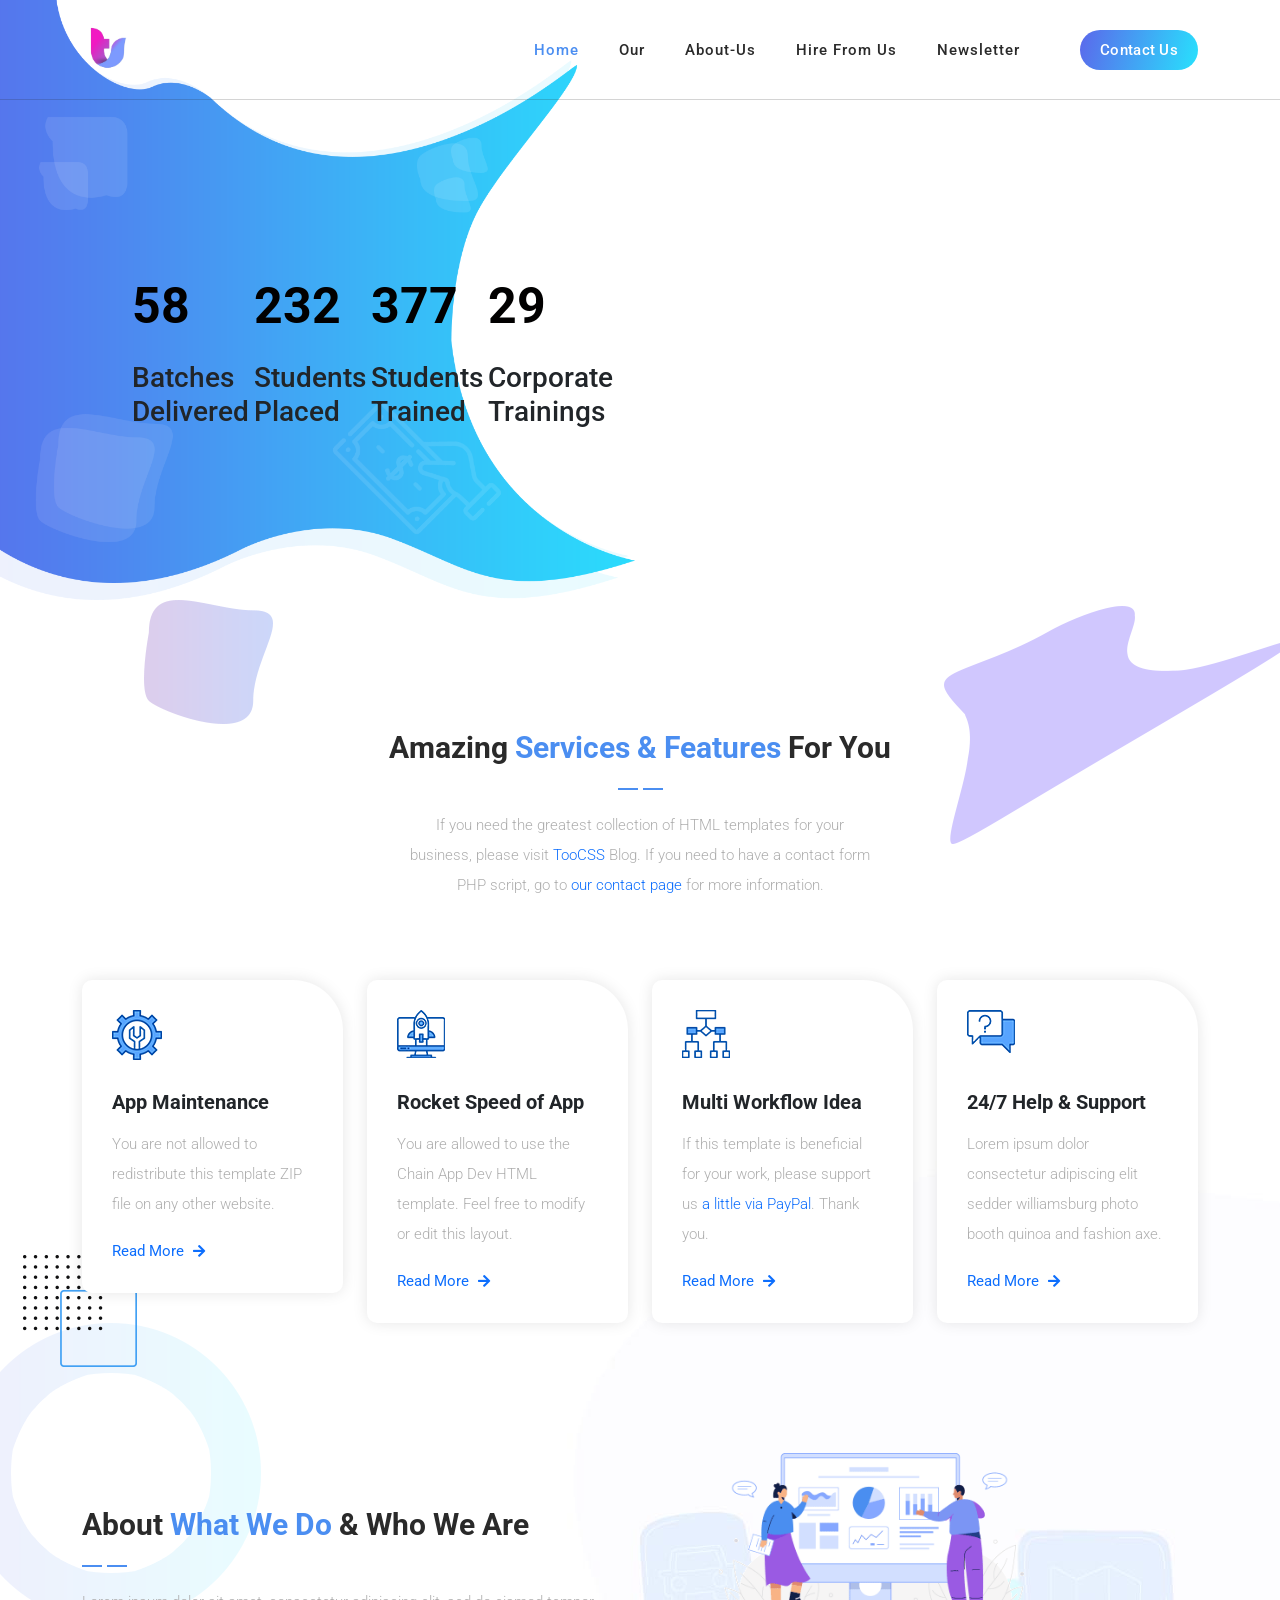
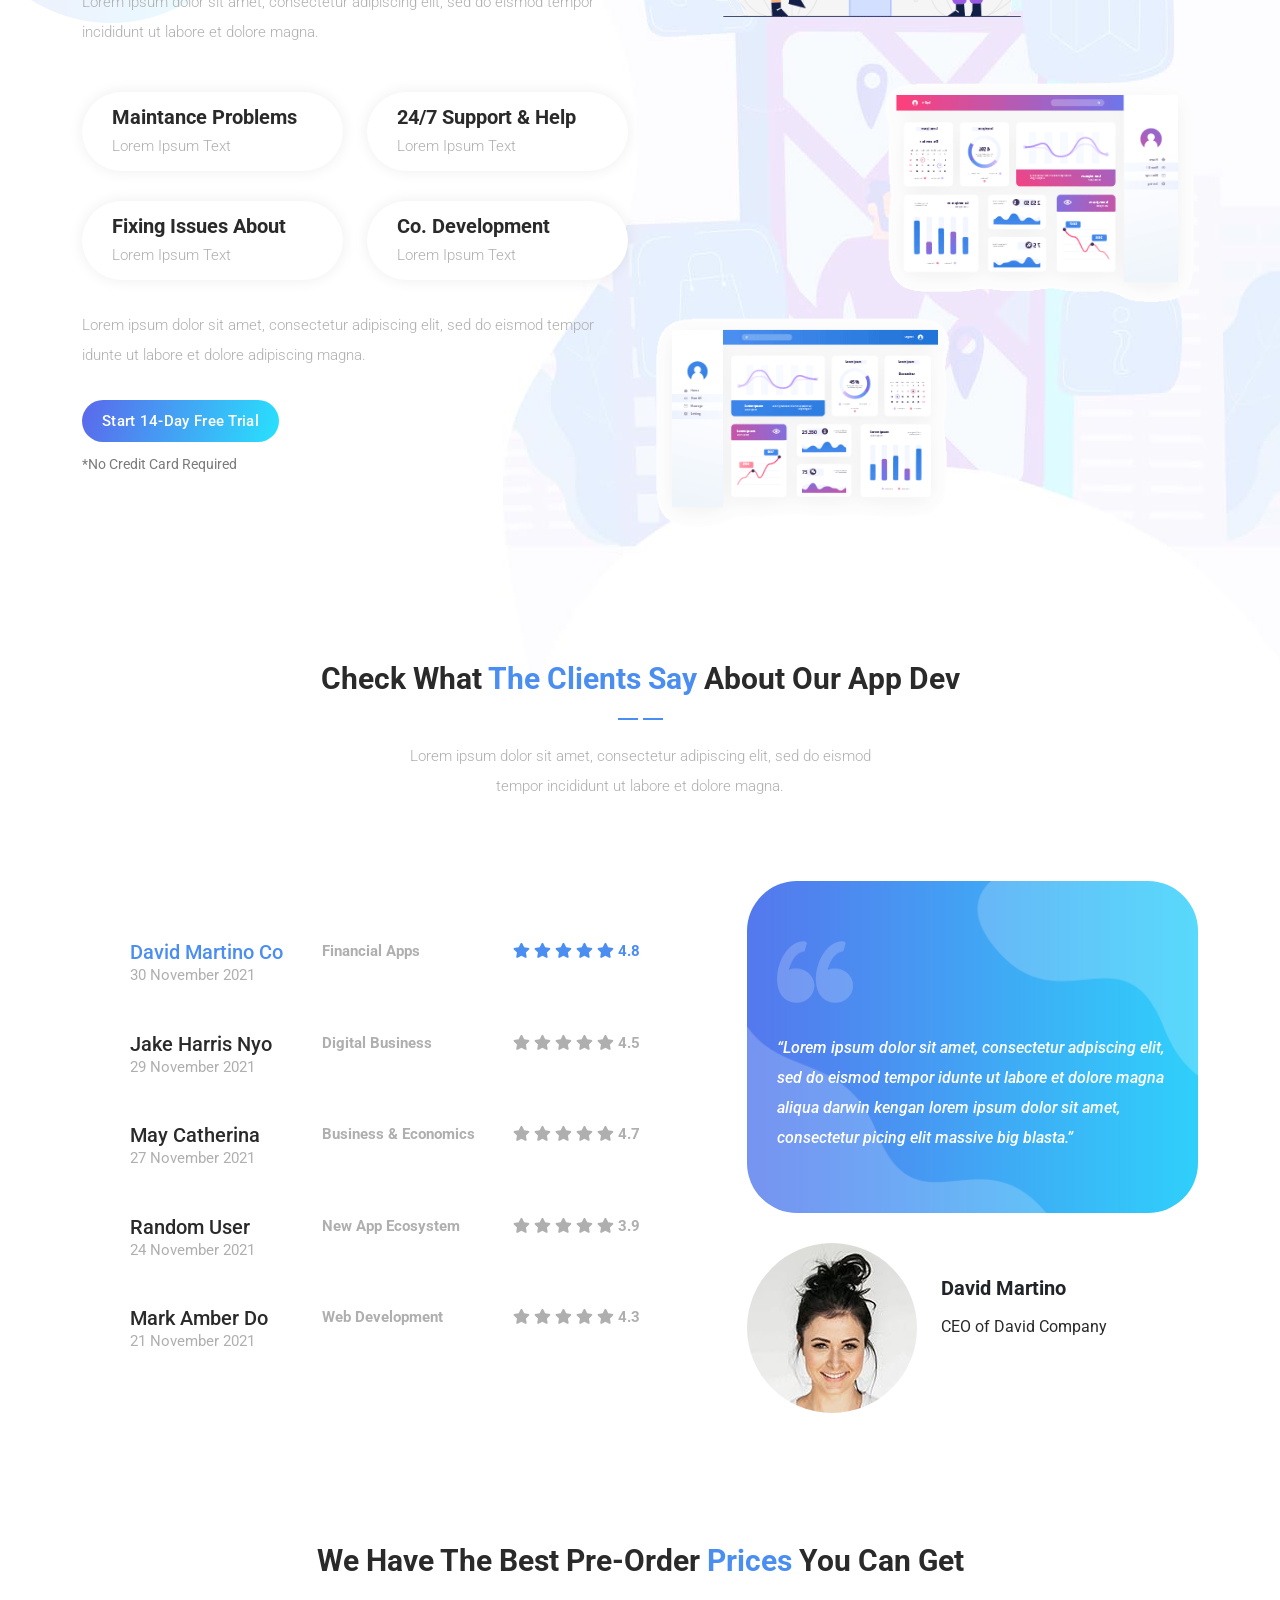
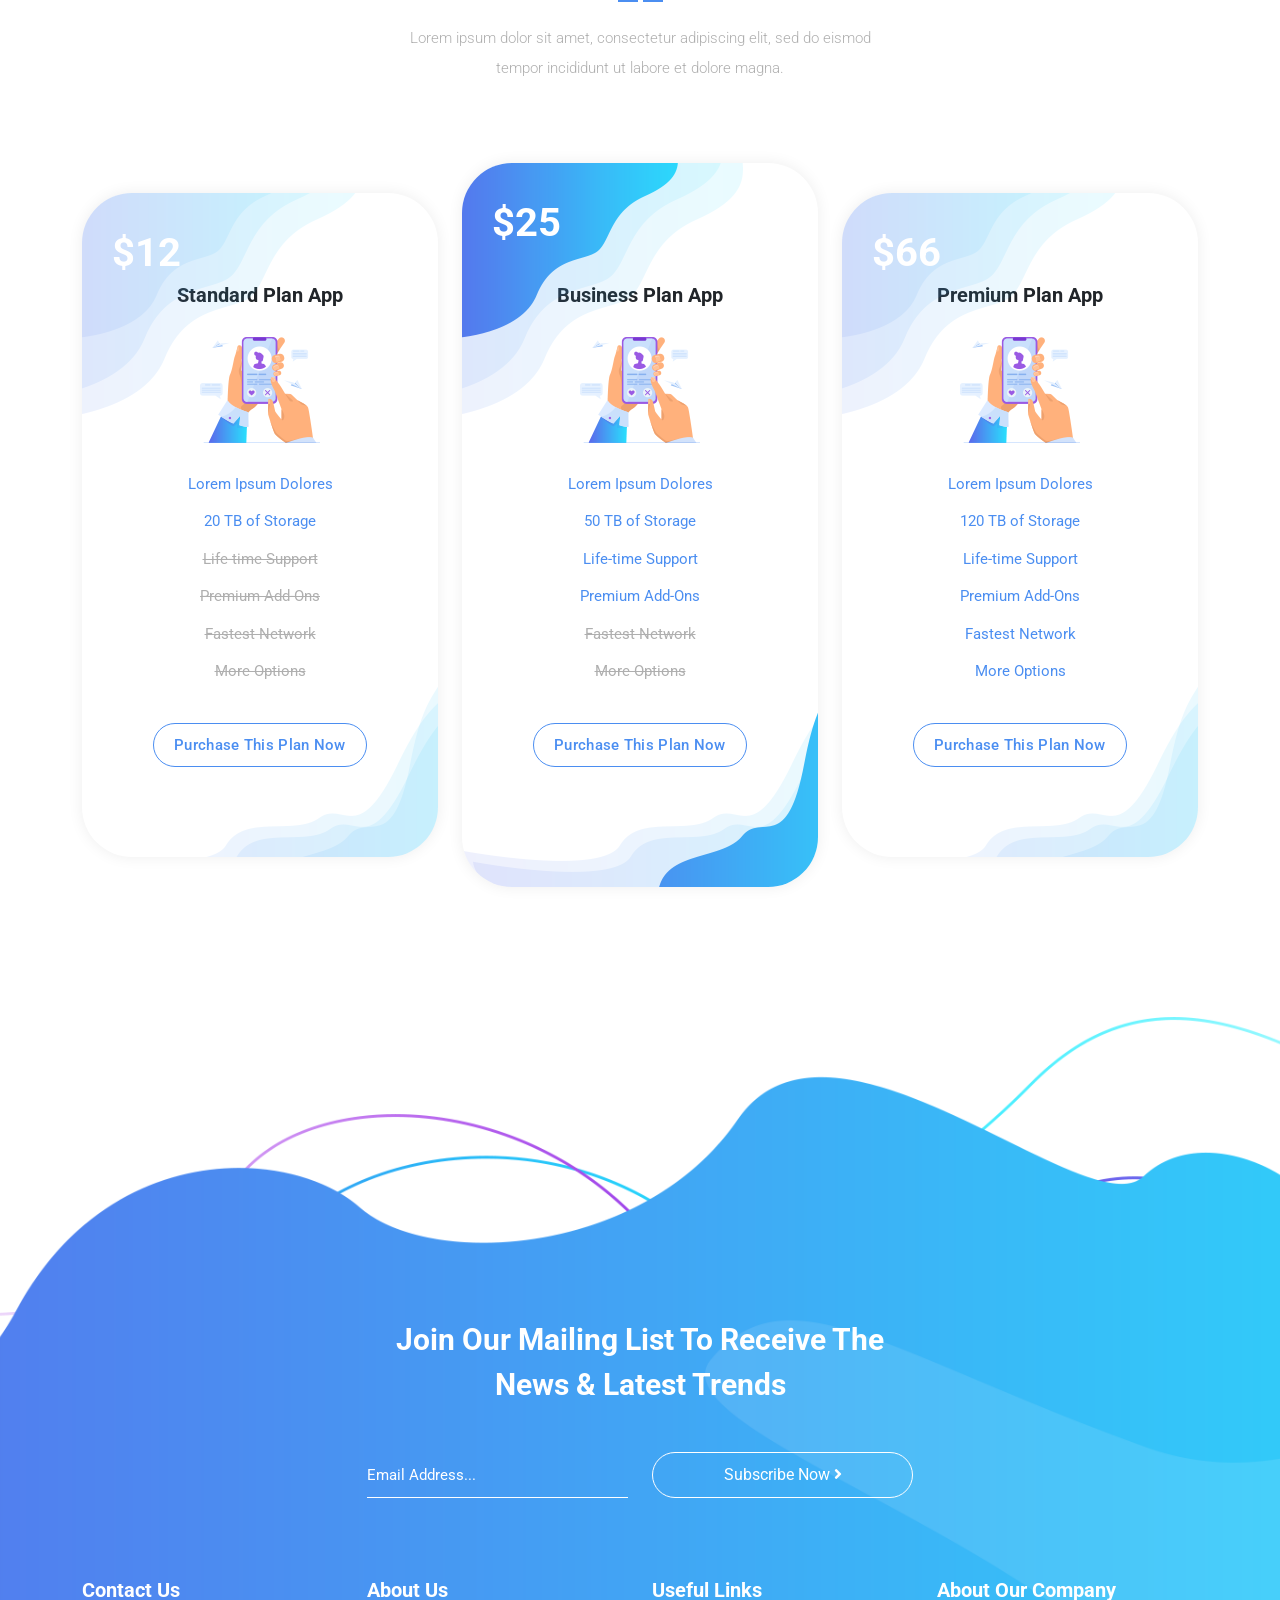
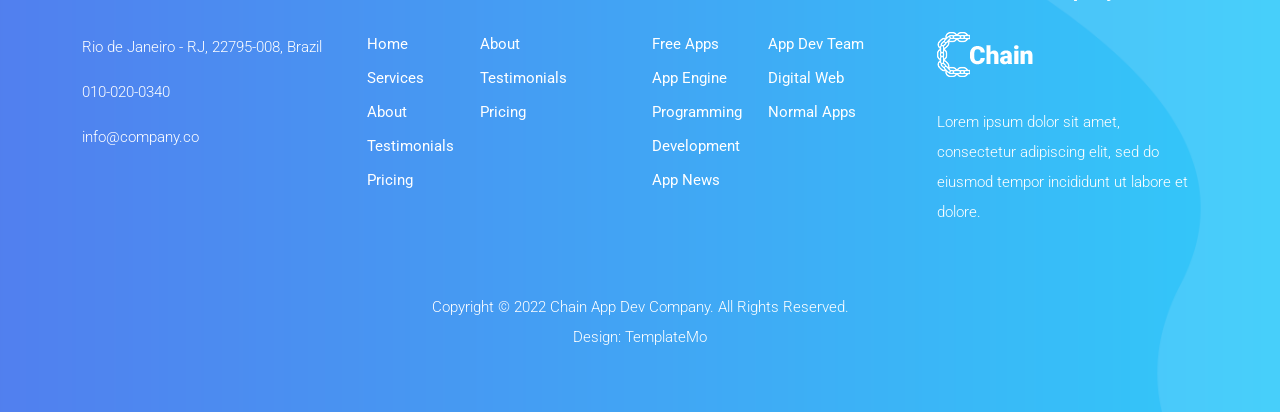
==== commit 4f482ce0: "trial push" ====
--- a/Testing Shastra Website/index.html
+++ b/Testing Shastra Website/index.html
@@ -77,7 +77,7 @@
               <!-- ***** Menu Start ***** -->
               <ul class="nav">
                 <li class="scroll-to-section">
-                  <a href="#top" class="active">Home</a>
+                  <a href="#top" class="active">Home </a>
                 </li>
                 <li class="scroll-to-section">
                   <a href="#services">Our</a>
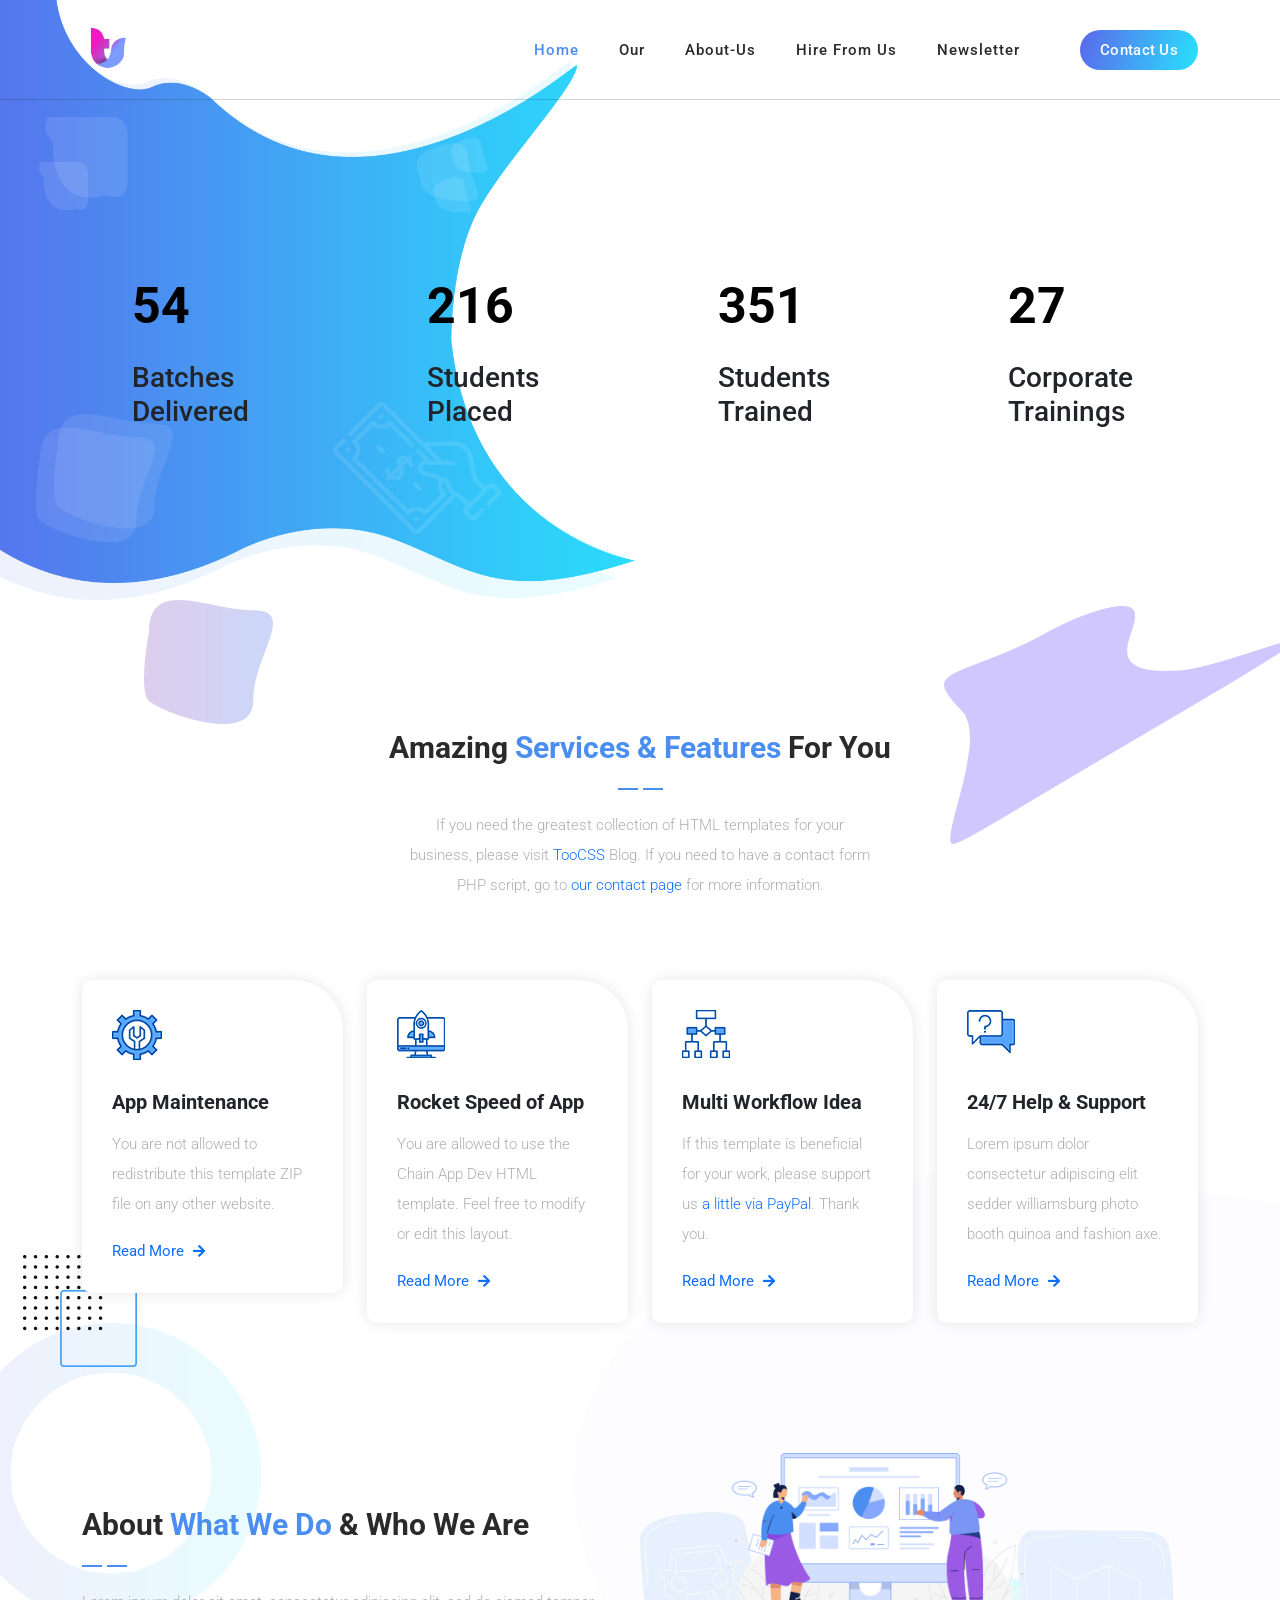
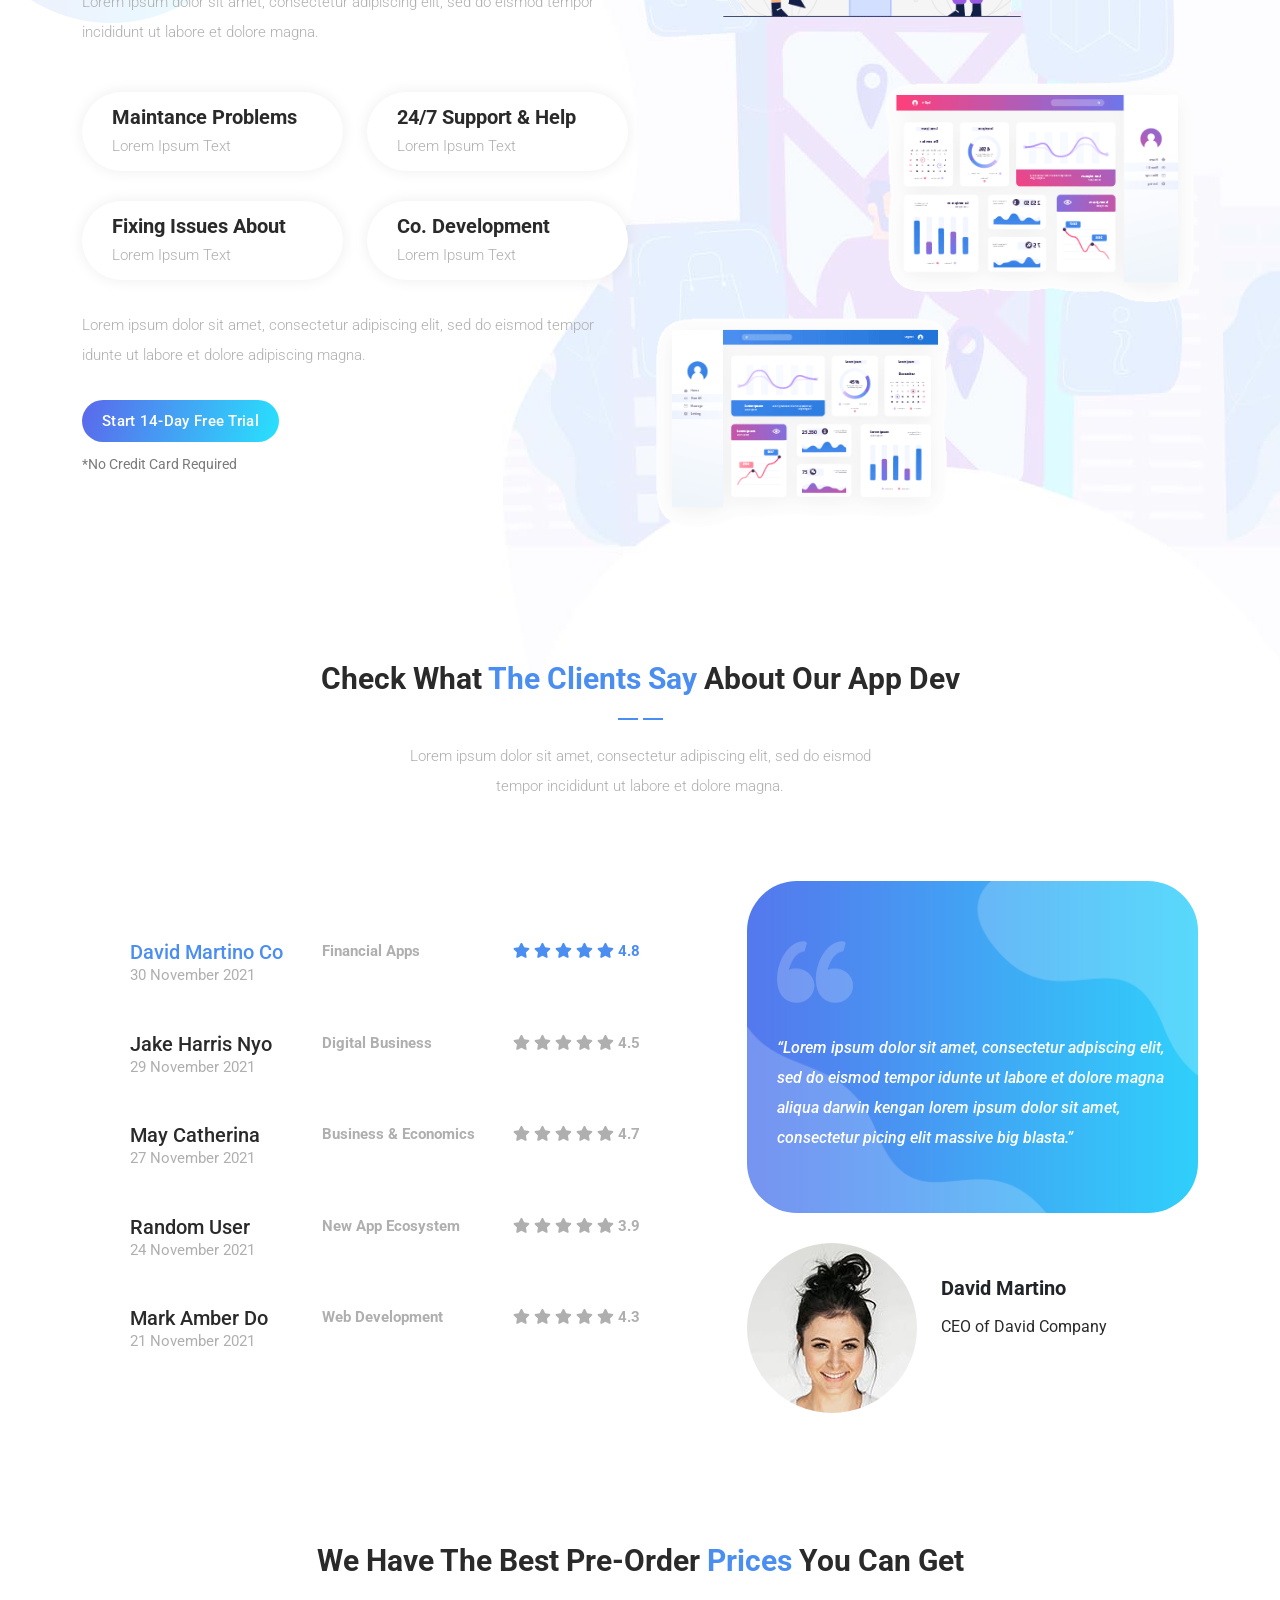
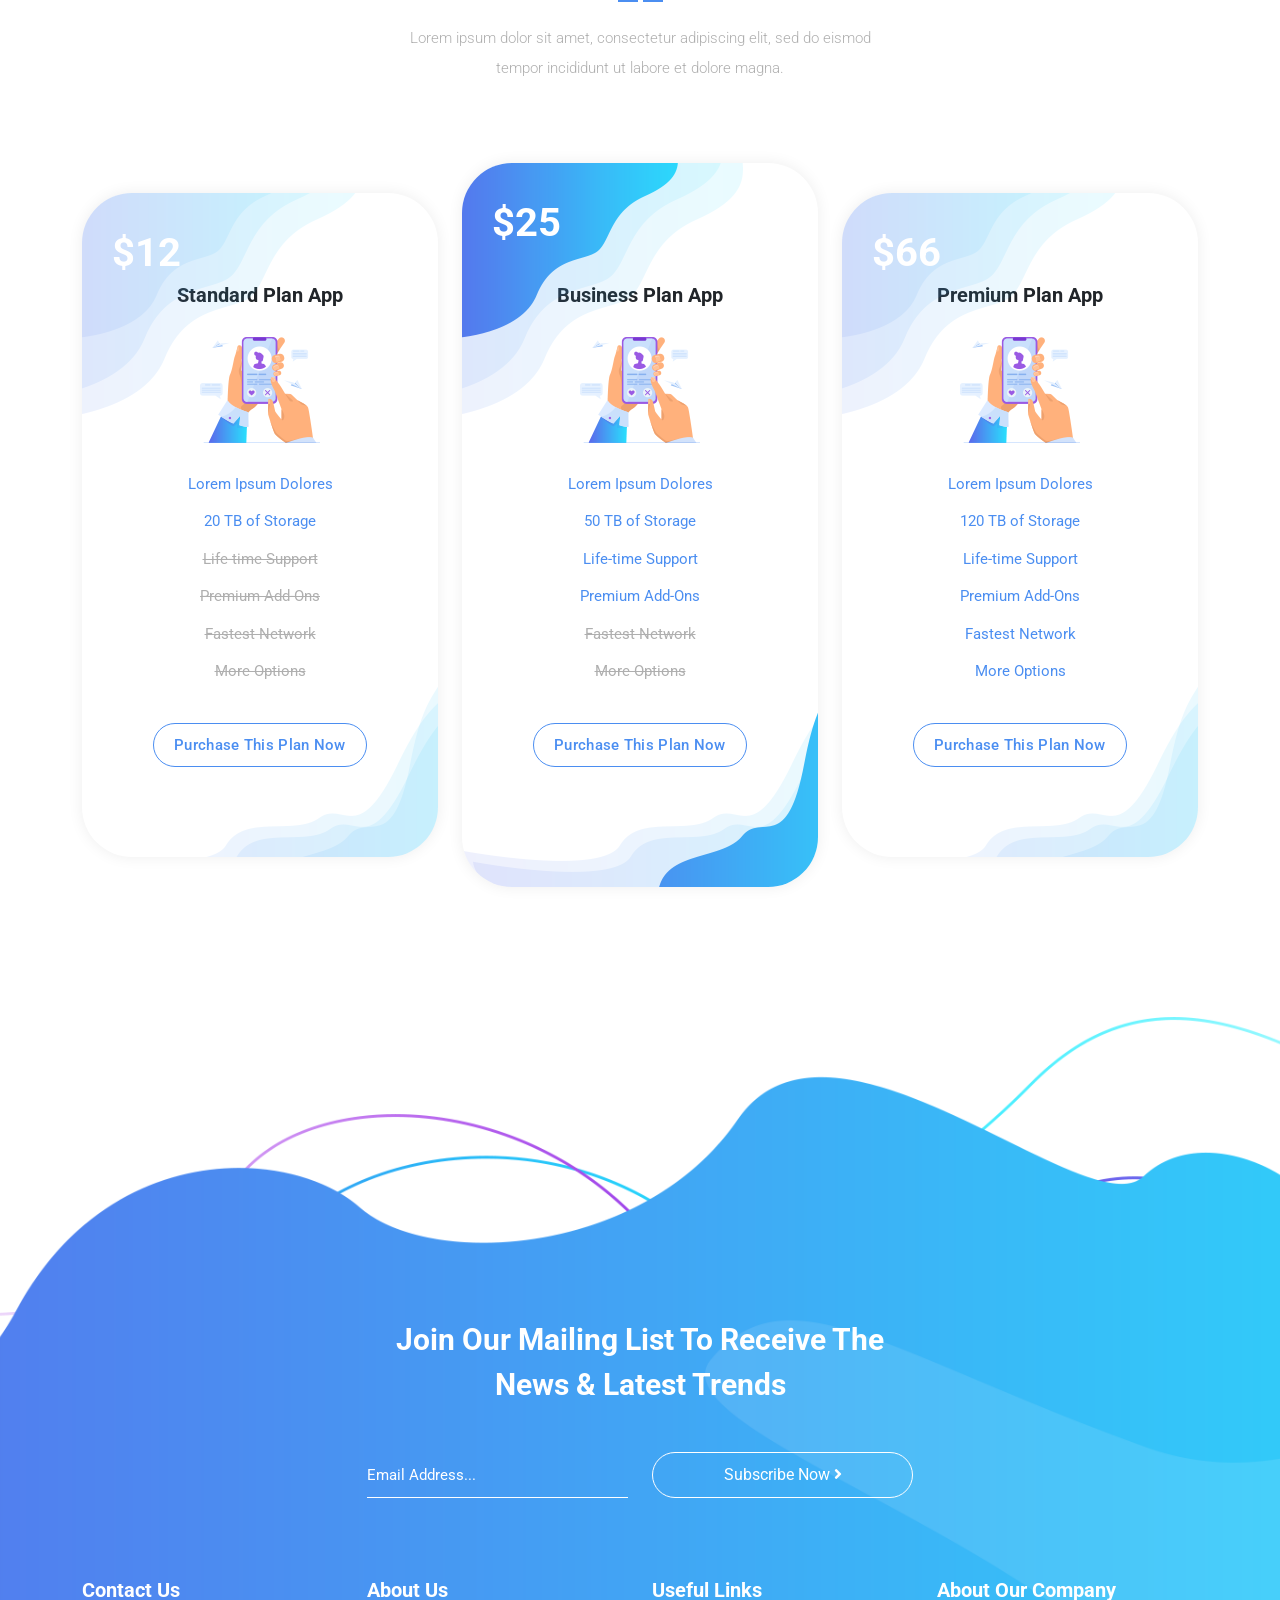
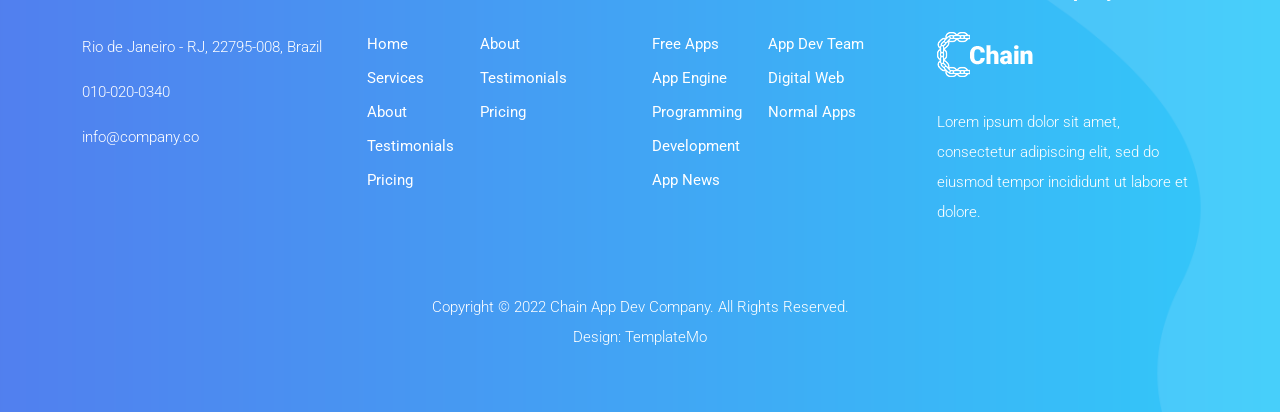
==== commit bdcb2c7f: "Update index.html" ====
--- a/Testing Shastra Website/index.html
+++ b/Testing Shastra Website/index.html
@@ -206,63 +206,56 @@
         </div>
       </section>
     </div>
-
-    <div
-      class="main-banner wow fadeIn"
-      id="top"
-      data-wow-duration="1s"
-      data-wow-delay="0.5s"
-    >
-      <div class="container">
-        <div class="row">
-          <div class="col-lg-12">
-            <div class="row">
-              <div class="col-lg-6 align-self-center">
-                <div
-                  class="left-content show-up header-text wow fadeInLeft"
-                  data-wow-duration="1s"
-                  data-wow-delay="1s"
-                >
-                  <!-- <div class="row"> -->
-                  <div class="content">
-                    <div>
-                      <h2 class="value" akhi="204"></h2>
-                      <h3>
-                        Batches<br />
-                        Delivered
-                      </h3>
+    <div class="div-1">
+      <div
+        class="main-banner wow fadeIn"
+        id="top"
+        data-wow-duration="1s"
+        data-wow-delay="0.5s"
+      >
+        <div class="container">
+                  <div
+                    class="left-content show-up header-text wow fadeInLeft"
+                    data-wow-duration="1s"
+                    data-wow-delay="1s"
+                  >
+                    <!-- <div class="row"> -->
+                    <div class="content">
+                      <div>
+                        <h2 class="value" akhi="204"></h2>
+                        <h3>
+                          Batches<br />
+                          Delivered
+                        </h3>
+                      </div>
+                      <div>
+                        <h2 class="value" akhi="1557"></h2>
+                        <h3>
+                          Students<br />
+                          Placed
+                        </h3>
+                      </div>
+                      <div>
+                        <h2 class="value" akhi="2564"></h2>
+                        <h3>
+                          Students<br />
+                          Trained
+                        </h3>
+                      </div>
+                      <div>
+                        <h2 class="value" akhi="52"></h2>
+                        <h3>
+                          Corporate<br />
+                          Trainings
+                        </h3>
+                      </div>
                     </div>
-                    <div>
-                      <h2 class="value" akhi="1557"></h2>
-                      <h3>
-                        Students<br />
-                        Placed
-                      </h3>
-                    </div>
-                    <div>
-                      <h2 class="value" akhi="2564"></h2>
-                      <h3>
-                        Students<br />
-                        Trained
-                      </h3>
-                    </div>
-                    <div>
-                      <h2 class="value" akhi="52"></h2>
-                      <h3>
-                        Corporate<br />
-                        Trainings
-                      </h3>
-                    </div>
-                  </div>
-                  <!-- </div> -->
-                </div>
-              </div>
-            </div>
+                    <!-- </div> -->
           </div>
         </div>
       </div>
     </div>
-
+    
     <div id="services" class="services section">
       <div class="container">
         <div class="row">
